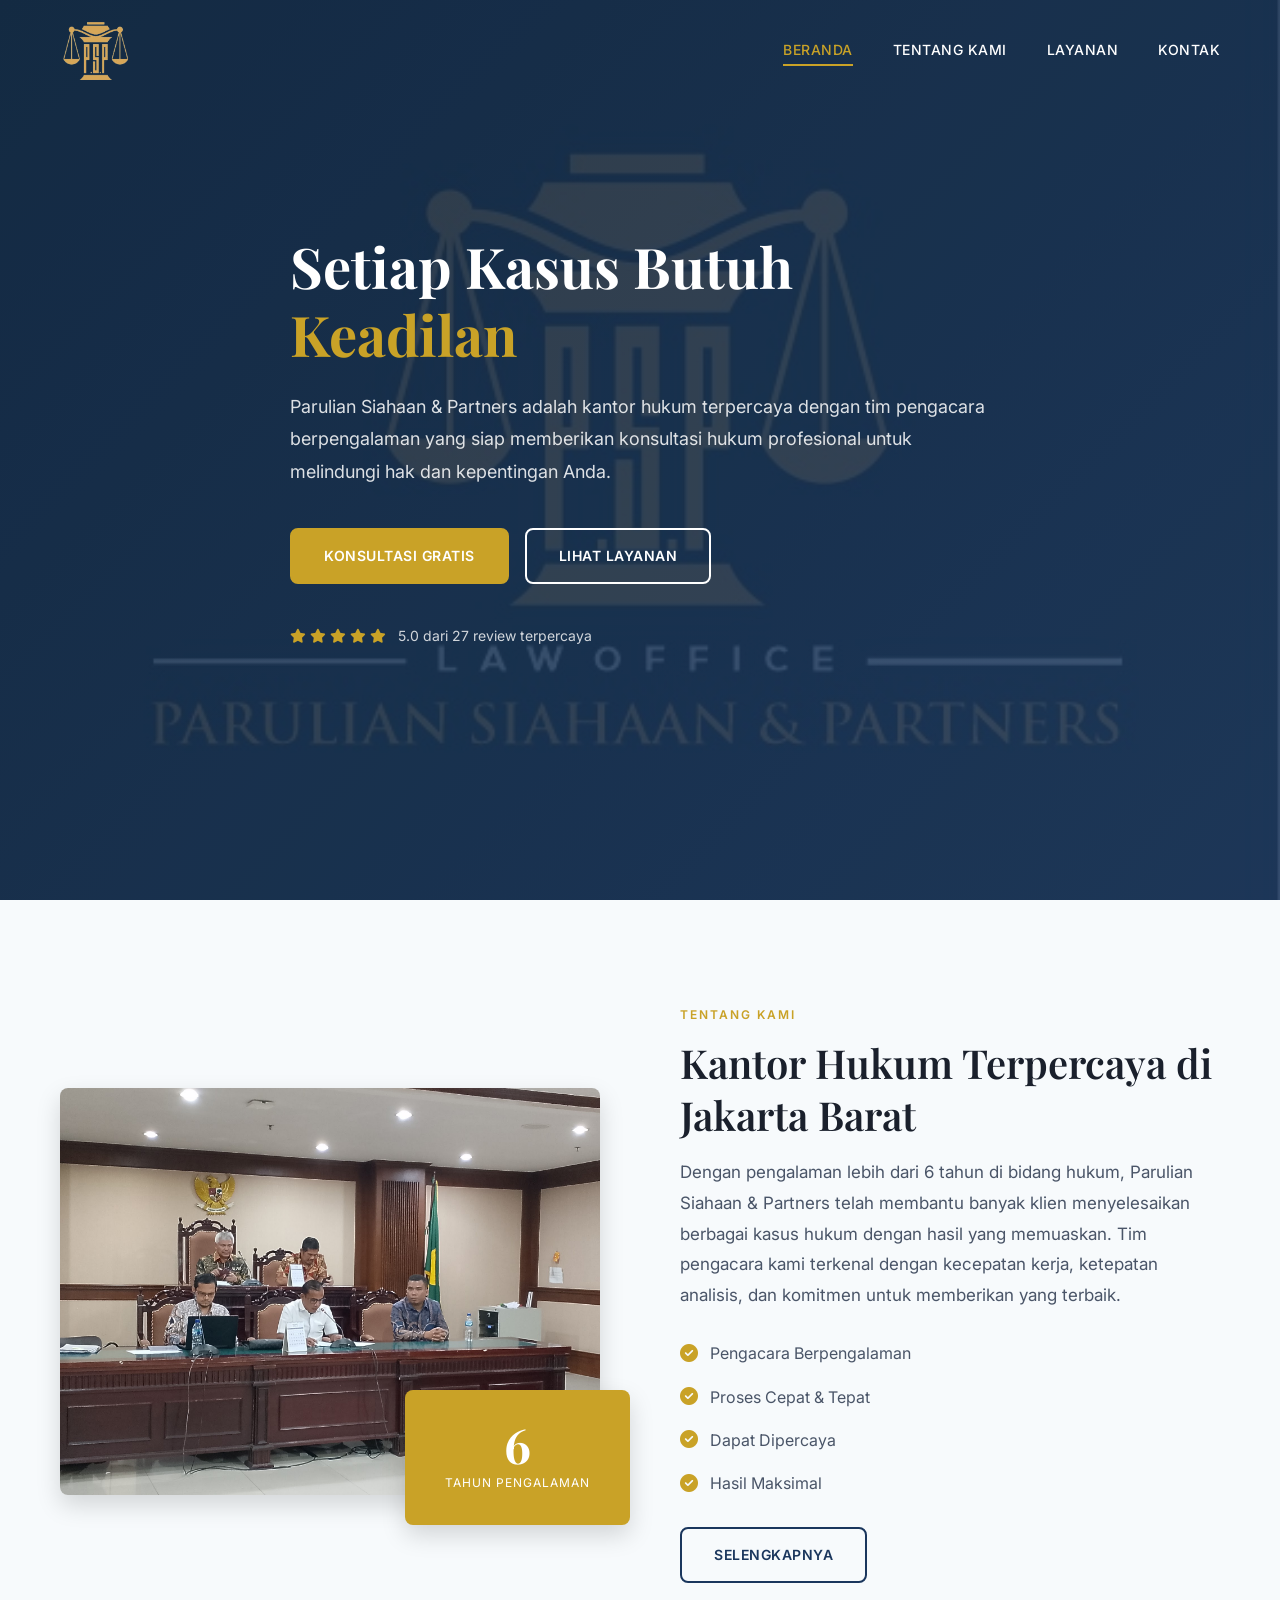
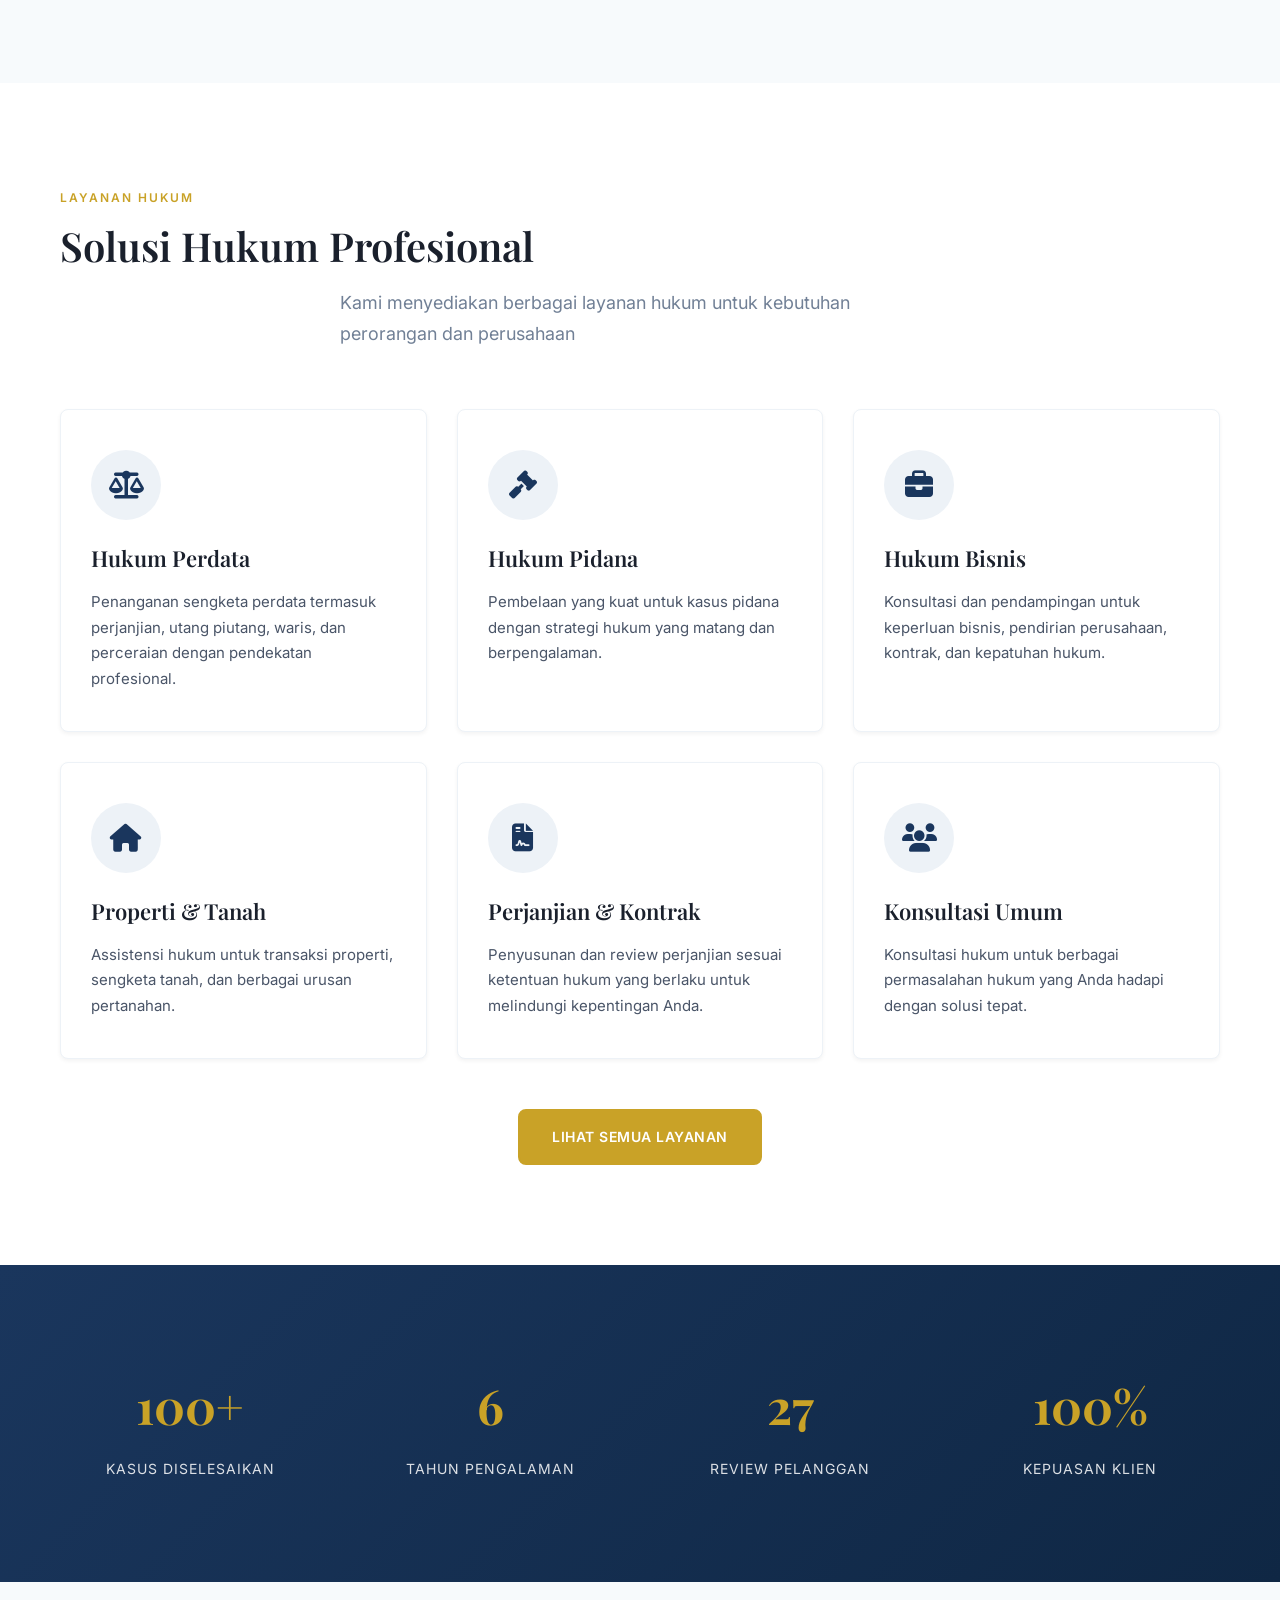
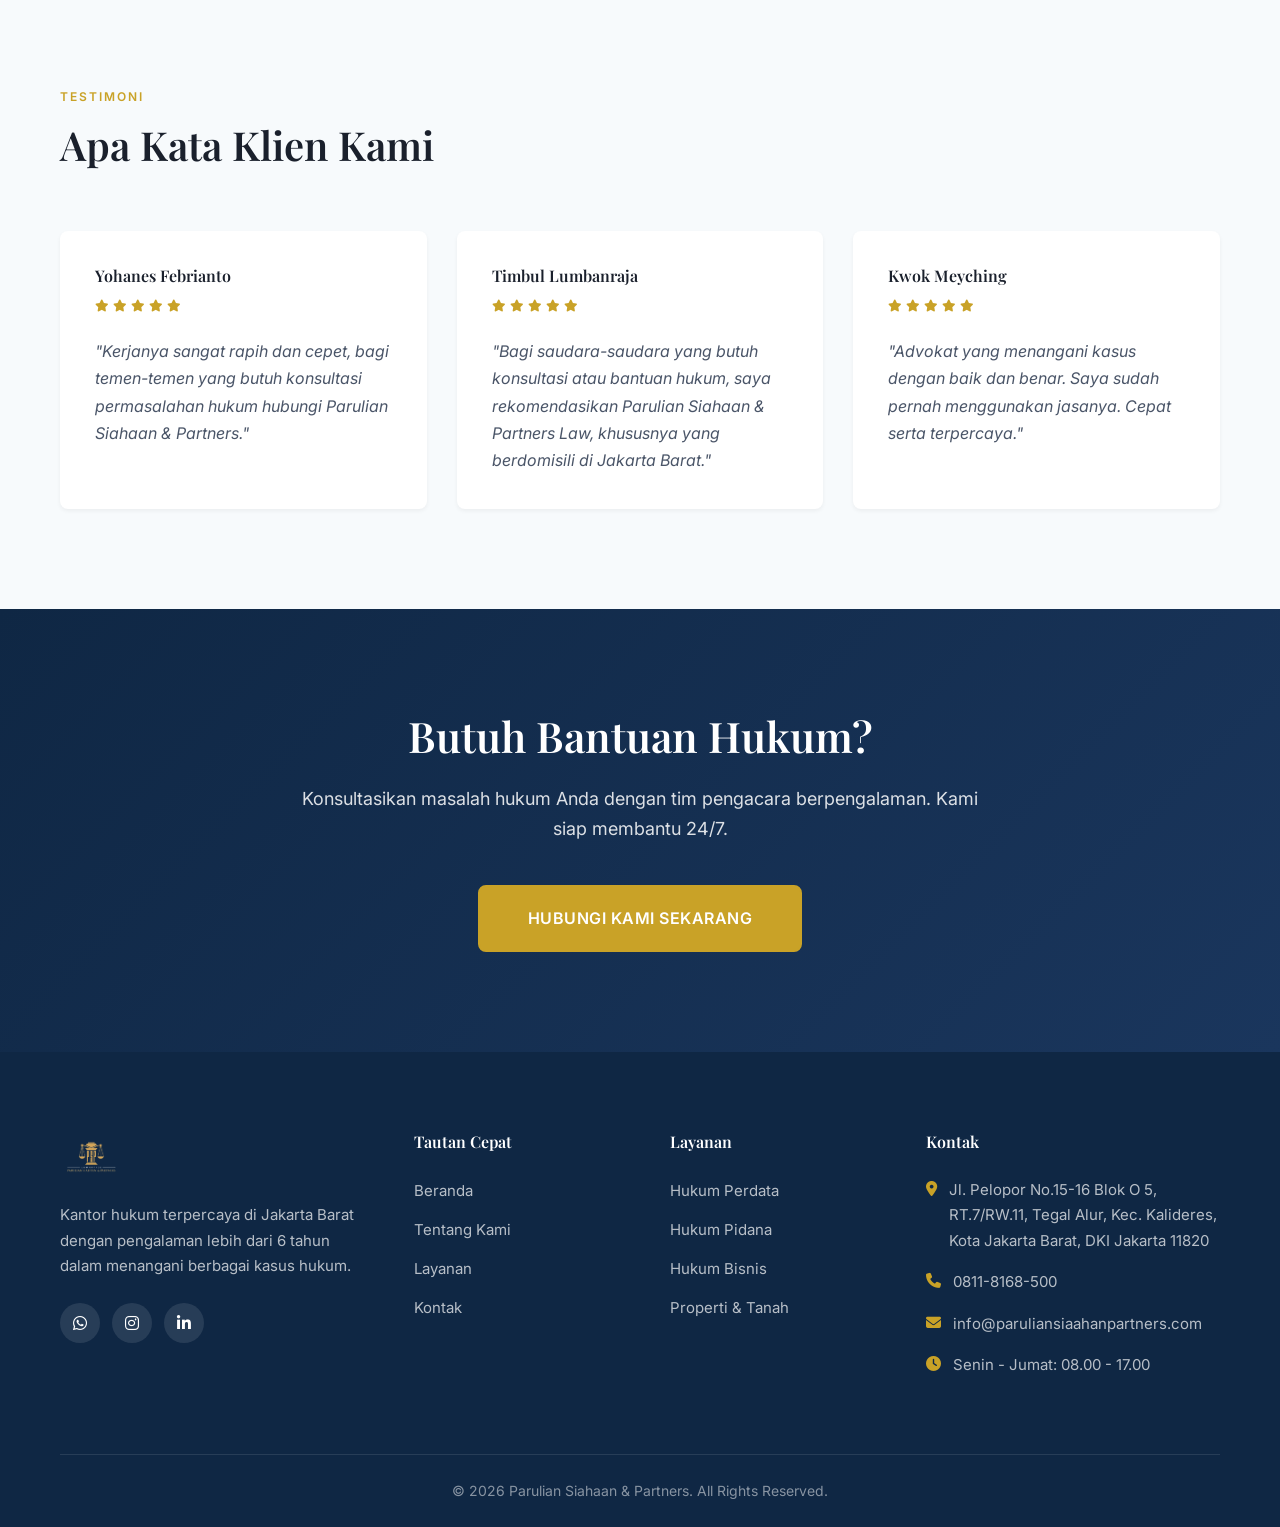
==== index.html @ a8931216 "revisi1" ====
<!DOCTYPE html>
<html lang="id">
<head>
    <meta charset="UTF-8">
    <meta name="viewport" content="width=device-width, initial-scale=1.0">
    <meta name="description" content="Parulian Siahaan & Partners - Kantor Hukum Terpercaya di Jakarta Barat. Didirikan oleh tim pengacara berpengalaman, kami memberikan konsultasi hukum profesional untuk kasus perdata, pidana, dan bisnis. Rating 5.0 dari 27 review terpercaya.">
    <meta name="keywords" content="kantor hukum, pengacara, lawyer, advokat jakarta barat, konsultasi hukum, parulian siahaan, legal assistance, hukum perdata, hukum pidana, bisnis">
    <meta name="author" content="Parulian Siahaan & Partners">
    <meta name="robots" content="index, follow">
    <meta property="og:title" content="Parulian Siahaan & Partners - Kantor Hukum Terpercaya">
    <meta property="og:description" content="Kantor hukum profesional di Jakarta Barat dengan rating 5.0. Ahli dalam penanganan kasus perdata, pidana, dan bisnis.">
    <meta property="og:type" content="website">
    <meta property="og:address" content="Jl. pelopor No.15-16 Blok O 5, RT.7/RW.11, Tegal Alur, Kec. Kalideres, Kota Jakarta Barat, DKI Jakarta 11820">
    <meta property="og:phone_number" content="0811-8168-500">
    <meta name="geo.region" content="ID-JK">
    <meta name="geo.placename" content="Jakarta Barat">
    <meta name="geo.position" content="-6.1;106.7">
    <title>Parulian Siahaan & Partners - Kantor Hukum Terpercaya di Jakarta Barat</title>
    <link rel="canonical" href="https://paruliansiaahanpartners.com/">
    <link rel="icon" type="image/png" href="Assets/Logo.png">
    <link rel="stylesheet" href="css/style.css">
    <link rel="preconnect" href="https://fonts.googleapis.com">
    <link rel="preconnect" href="https://fonts.gstatic.com" crossorigin>
    <link href="https://fonts.googleapis.com/css2?family=Playfair+Display:wght@400;500;600;700&family=Inter:wght@300;400;500;600;700&display=swap" rel="stylesheet">
    <link rel="stylesheet" href="https://cdnjs.cloudflare.com/ajax/libs/font-awesome/6.4.0/css/all.min.css">
</head>
<body>
    <!-- Header -->
    <header class="header">
        <div class="container">
            <nav class="navbar">
                <a href="index.html" class="logo">
                    <img src="Assets/Logo.png" alt="Parulian Siahaan & Partners Logo">
                </a>
                <ul class="nav-menu">
                    <li><a href="index.html" class="nav-link active">Beranda</a></li>
                    <li><a href="about.html" class="nav-link">Tentang Kami</a></li>
                    <li><a href="services.html" class="nav-link">Layanan</a></li>
                    <li><a href="contact.html" class="nav-link">Kontak</a></li>
                </ul>
                <div class="hamburger">
                    <span class="bar"></span>
                    <span class="bar"></span>
                    <span class="bar"></span>
                </div>
            </nav>
        </div>
    </header>

    <!-- Hero Section -->
    <section class="hero">
        <div class="hero-overlay"></div>
        <div class="container">
            <div class="hero-content">
                <h1 class="hero-title">Setiap Kasus Butuh <span class="highlight">Keadilan</span></h1>
                <p class="hero-subtitle">Parulian Siahaan & Partners adalah kantor hukum terpercaya dengan tim pengacara berpengalaman yang siap memberikan konsultasi hukum profesional untuk melindungi hak dan kepentingan Anda.</p>
                <div class="hero-buttons">
                    <a href="contact.html" class="btn btn-primary">Konsultasi Gratis</a>
                    <a href="services.html" class="btn btn-secondary">Lihat Layanan</a>
                </div>
                <div class="hero-rating">
                    <div class="stars">
                        <i class="fas fa-star"></i>
                        <i class="fas fa-star"></i>
                        <i class="fas fa-star"></i>
                        <i class="fas fa-star"></i>
                        <i class="fas fa-star"></i>
                    </div>
                    <span class="rating-text">5.0 dari 27 review terpercaya</span>
                </div>
            </div>
        </div>
    </section>

    <!-- About Preview -->
    <section class="about-preview">
        <div class="container">
            <div class="about-grid">
                <div class="about-image">
                    <img src="Assets/Inside1.jpg" alt="Interior Kantor Parulian Siahaan & Partners">
                    <div class="experience-badge">
                        <span class="year">6</span>
                        <span class="label">Tahun Pengalaman</span>
                    </div>
                </div>
                <div class="about-content">
                    <span class="section-tag">Tentang Kami</span>
                    <h2 class="section-title">Kantor Hukum Terpercaya di Jakarta Barat</h2>
                    <p class="section-description">Dengan pengalaman lebih dari 6 tahun di bidang hukum, Parulian Siahaan & Partners telah membantu banyak klien menyelesaikan berbagai kasus hukum dengan hasil yang memuaskan. Tim pengacara kami terkenal dengan kecepatan kerja, ketepatan analisis, dan komitmen untuk memberikan yang terbaik.</p>
                    <ul class="about-features">
                        <li><i class="fas fa-check-circle"></i> Pengacara Berpengalaman</li>
                        <li><i class="fas fa-check-circle"></i> Proses Cepat & Tepat</li>
                        <li><i class="fas fa-check-circle"></i> Dapat Dipercaya</li>
                        <li><i class="fas fa-check-circle"></i>Hasil Maksimal</li>
                    </ul>
                    <a href="about.html" class="btn btn-outline">Selengkapnya</a>
                </div>
            </div>
        </div>
    </section>

    <!-- Services Preview -->
    <section class="services-preview">
        <div class="container">
            <div class="section-header">
                <span class="section-tag">Layanan Hukum</span>
                <h2 class="section-title">Solusi Hukum Profesional</h2>
                <p class="section-subtitle">Kami menyediakan berbagai layanan hukum untuk kebutuhan perorangan dan perusahaan</p>
            </div>
            <div class="services-grid">
                <div class="service-card">
                    <div class="service-icon">
                        <i class="fas fa-balance-scale"></i>
                    </div>
                    <h3>Hukum Perdata</h3>
                    <p>Penanganan sengketa perdata termasuk perjanjian, utang piutang, waris, dan perceraian dengan pendekatan profesional.</p>
                </div>
                <div class="service-card">
                    <div class="service-icon">
                        <i class="fas fa-gavel"></i>
                    </div>
                    <h3>Hukum Pidana</h3>
                    <p>Pembelaan yang kuat untuk kasus pidana dengan strategi hukum yang matang dan berpengalaman.</p>
                </div>
                <div class="service-card">
                    <div class="service-icon">
                        <i class="fas fa-briefcase"></i>
                    </div>
                    <h3>Hukum Bisnis</h3>
                    <p>Konsultasi dan pendampingan untuk keperluan bisnis, pendirian perusahaan, kontrak, dan kepatuhan hukum.</p>
                </div>
                <div class="service-card">
                    <div class="service-icon">
                        <i class="fas fa-home"></i>
                    </div>
                    <h3>Properti & Tanah</h3>
                    <p>Assistensi hukum untuk transaksi properti, sengketa tanah, dan berbagai urusan pertanahan.</p>
                </div>
                <div class="service-card">
                    <div class="service-icon">
                        <i class="fas fa-file-contract"></i>
                    </div>
                    <h3>Perjanjian & Kontrak</h3>
                    <p>Penyusunan dan review perjanjian sesuai ketentuan hukum yang berlaku untuk melindungi kepentingan Anda.</p>
                </div>
                <div class="service-card">
                    <div class="service-icon">
                        <i class="fas fa-users"></i>
                    </div>
                    <h3>Konsultasi Umum</h3>
                    <p>Konsultasi hukum untuk berbagai permasalahan hukum yang Anda hadapi dengan solusi tepat.</p>
                </div>
            </div>
            <div class="services-cta">
                <a href="services.html" class="btn btn-primary">Lihat Semua Layanan</a>
            </div>
        </div>
    </section>

    <!-- Stats Section -->
    <section class="stats">
        <div class="container">
            <div class="stats-grid">
                <div class="stat-item">
                    <span class="stat-number">100+</span>
                    <span class="stat-label">Kasus Diselesaikan</span>
                </div>
                <div class="stat-item">
                    <span class="stat-number">6</span>
                    <span class="stat-label">Tahun Pengalaman</span>
                </div>
                <div class="stat-item">
                    <span class="stat-number">27</span>
                    <span class="stat-label">Review Pelanggan</span>
                </div>
                <div class="stat-item">
                    <span class="stat-number">100%</span>
                    <span class="stat-label">Kepuasan Klien</span>
                </div>
            </div>
        </div>
    </section>

    <!-- Testimonials -->
    <section class="testimonials">
        <div class="container">
            <div class="section-header">
                <span class="section-tag">Testimoni</span>
                <h2 class="section-title">Apa Kata Klien Kami</h2>
            </div>
            <div class="testimonials-grid">
                <div class="testimonial-card">
                    <div class="testimonial-header">
                        <div class="testimonial-info">
                            <h4>Yohanes Febrianto</h4>
                            <div class="testimonial-rating">
                                <i class="fas fa-star"></i>
                                <i class="fas fa-star"></i>
                                <i class="fas fa-star"></i>
                                <i class="fas fa-star"></i>
                                <i class="fas fa-star"></i>
                            </div>
                        </div>
                    </div>
                    <p class="testimonial-text">"Kerjanya sangat rapih dan cepet, bagi temen-temen yang butuh konsultasi permasalahan hukum hubungi Parulian Siahaan & Partners."</p>
                </div>
                <div class="testimonial-card">
                    <div class="testimonial-header">
                        <div class="testimonial-info">
                            <h4>Timbul Lumbanraja</h4>
                            <div class="testimonial-rating">
                                <i class="fas fa-star"></i>
                                <i class="fas fa-star"></i>
                                <i class="fas fa-star"></i>
                                <i class="fas fa-star"></i>
                                <i class="fas fa-star"></i>
                            </div>
                        </div>
                    </div>
                    <p class="testimonial-text">"Bagi saudara-saudara yang butuh konsultasi atau bantuan hukum, saya rekomendasikan Parulian Siahaan & Partners Law, khususnya yang berdomisili di Jakarta Barat."</p>
                </div>
                <div class="testimonial-card">
                    <div class="testimonial-header">
                        <div class="testimonial-info">
                            <h4>Kwok Meyching</h4>
                            <div class="testimonial-rating">
                                <i class="fas fa-star"></i>
                                <i class="fas fa-star"></i>
                                <i class="fas fa-star"></i>
                                <i class="fas fa-star"></i>
                                <i class="fas fa-star"></i>
                            </div>
                        </div>
                    </div>
                    <p class="testimonial-text">"Advokat yang menangani kasus dengan baik dan benar. Saya sudah pernah menggunakan jasanya. Cepat serta terpercaya."</p>
                </div>
            </div>
        </div>
    </section>

    <!-- CTA Section -->
    <section class="cta">
        <div class="container">
            <div class="cta-content">
                <h2 class="cta-title">Butuh Bantuan Hukum?</h2>
                <p class="cta-subtitle">Konsultasikan masalah hukum Anda dengan tim pengacara berpengalaman. Kami siap membantu 24/7.</p>
                <a href="contact.html" class="btn btn-primary btn-large">Hubungi Kami Sekarang</a>
            </div>
        </div>
    </section>

    <!-- Footer -->
    <footer class="footer">
        <div class="container">
            <div class="footer-grid">
                <div class="footer-about">
                    <a href="index.html" class="footer-logo">
                        <img src="Assets/Logo_Full.png" alt="Parulian Siahaan & Partners">
                    </a>
                    <p>Kantor hukum terpercaya di Jakarta Barat dengan pengalaman lebih dari 6 tahun dalam menangani berbagai kasus hukum.</p>
                    <div class="footer-social">
                        <a href="https://wa.me/628118168500" aria-label="WhatsApp"><i class="fab fa-whatsapp"></i></a>
                        <a href="https://www.instagram.com/kantorhukum_paruliansiahaan/" aria-label="Instagram"><i class="fab fa-instagram"></i></a>
                        <a href="https://id.linkedin.com/in/parulian-siahaan-01001a124" aria-label="LinkedIn"><i class="fab fa-linkedin-in"></i></a>
                    </div>
                </div>
                <div class="footer-links">
                    <h4>Tautan Cepat</h4>
                    <ul>
                        <li><a href="index.html">Beranda</a></li>
                        <li><a href="about.html">Tentang Kami</a></li>
                        <li><a href="services.html">Layanan</a></li>
                        <li><a href="contact.html">Kontak</a></li>
                    </ul>
                </div>
                <div class="footer-services">
                    <h4>Layanan</h4>
                    <ul>
                        <li><a href="services.html">Hukum Perdata</a></li>
                        <li><a href="services.html">Hukum Pidana</a></li>
                        <li><a href="services.html">Hukum Bisnis</a></li>
                        <li><a href="services.html">Properti & Tanah</a></li>
                    </ul>
                </div>
                <div class="footer-contact">
                    <h4>Kontak</h4>
                    <ul>
                        <li><i class="fas fa-map-marker-alt"></i> Jl. Pelopor No.15-16 Blok O 5, RT.7/RW.11, Tegal Alur, Kec. Kalideres, Kota Jakarta Barat, DKI Jakarta 11820</li>
                        <li><i class="fas fa-phone"></i> <a href="tel:08118168500">0811-8168-500</a></li>
                        <li><i class="fas fa-envelope"></i> info@paruliansiaahanpartners.com</li>
                        <li><i class="fas fa-clock"></i> Senin - Jumat: 08.00 - 17.00</li>
                    </ul>
                </div>
            </div>
            <div class="footer-bottom">
                <p>&copy; 2026 Parulian Siahaan & Partners. All Rights Reserved.</p>
            </div>
        </div>
    </footer>

    <script src="js/script.js"></script>
</body>
</html>
---- css/style.css ----
/* ============================================
   PARULIAN SIAHAAN & PARTNERS - STYLE.CSS
   Modern & Minimalist Law Firm Website
   ============================================ */

/* CSS Variables */
:root {
    --primary-color: #1a365d;
    --primary-dark: #0f2744;
    --primary-light: #2c5282;
    --accent-color: #c9a227;
    --accent-hover: #d4af37;
    --text-dark: #1a202c;
    --text-medium: #4a5568;
    --text-light: #718096;
    --white: #ffffff;
    --off-white: #f7fafc;
    --light-gray: #edf2f7;
    --dark-overlay: rgba(0, 0, 0, 0.6);
    --shadow-sm: 0 2px 4px rgba(0, 0, 0, 0.05);
    --shadow-md: 0 4px 6px rgba(0, 0, 0, 0.1);
    --shadow-lg: 0 10px 25px rgba(0, 0, 0, 0.15);
    --transition: all 0.3s ease;
    --font-heading: 'Playfair Display', Georgia, serif;
    --font-body: 'Inter', -apple-system, BlinkMacSystemFont, sans-serif;
    --border-radius: 8px;
    --container-width: 1200px;
}

/* Reset & Base */
*, *::before, *::after {
    margin: 0;
    padding: 0;
    box-sizing: border-box;
}

html {
    scroll-behavior: smooth;
}

body {
    font-family: var(--font-body);
    font-size: 16px;
    line-height: 1.7;
    color: var(--text-dark);
    background-color: var(--white);
    overflow-x: hidden;
}

h1, h2, h3, h4, h5, h6 {
    font-family: var(--font-heading);
    font-weight: 600;
    line-height: 1.3;
    color: var(--text-dark);
}

a {
    text-decoration: none;
    color: inherit;
    transition: var(--transition);
}

ul {
    list-style: none;
}

img {
    max-width: 100%;
    height: auto;
    display: block;
}

.container {
    max-width: var(--container-width);
    margin: 0 auto;
    padding: 0 20px;
}

/* Buttons */
.btn {
    display: inline-flex;
    align-items: center;
    justify-content: center;
    padding: 14px 32px;
    font-family: var(--font-body);
    font-size: 14px;
    font-weight: 600;
    text-transform: uppercase;
    letter-spacing: 0.5px;
    border-radius: var(--border-radius);
    cursor: pointer;
    transition: var(--transition);
    border: 2px solid transparent;
}

.btn-primary {
    background-color: var(--accent-color);
    color: var(--white);
    border-color: var(--accent-color);
}

.btn-primary:hover {
    background-color: var(--accent-hover);
    border-color: var(--accent-hover);
    transform: translateY(-2px);
    box-shadow: var(--shadow-md);
}

.btn-secondary {
    background-color: transparent;
    color: var(--white);
    border-color: var(--white);
}

.btn-secondary:hover {
    background-color: var(--white);
    color: var(--primary-dark);
    transform: translateY(-2px);
}

.btn-outline {
    background-color: transparent;
    color: var(--primary-color);
    border-color: var(--primary-color);
}

.btn-outline:hover {
    background-color: var(--primary-color);
    color: var(--white);
}

.btn-large {
    padding: 18px 48px;
    font-size: 16px;
}

.btn-full {
    width: 100%;
}

/* ============================================
   HEADER
   ============================================ */
.header {
    position: fixed;
    top: 0;
    left: 0;
    right: 0;
    z-index: 1000;
    background-color: transparent;
    transition: var(--transition);
    padding: 20px 0;
}

.header.header-scrolled {
    background-color: var(--white);
    box-shadow: var(--shadow-sm);
    padding: 15px 0;
}

.navbar {
    display: flex;
    align-items: center;
    justify-content: space-between;
}

.logo img {
    height: 60px;
    width: auto;
}

.nav-menu {
    display: flex;
    align-items: center;
    gap: 40px;
}

.nav-link {
    font-size: 14px;
    font-weight: 500;
    color: var(--white);
    position: relative;
    padding: 8px 0;
    text-transform: uppercase;
    letter-spacing: 0.5px;
}

.header.header-scrolled .nav-link {
    color: var(--text-dark);
}

.nav-link::after {
    content: '';
    position: absolute;
    bottom: 0;
    left: 0;
    width: 0;
    height: 2px;
    background-color: var(--accent-color);
    transition: var(--transition);
}

.nav-link:hover::after,
.nav-link.active::after {
    width: 100%;
}

.nav-link:hover,
.nav-link.active {
    color: var(--accent-color);
}

/* Hamburger Menu */
.hamburger {
    display: none;
    cursor: pointer;
    flex-direction: column;
    gap: 5px;
}

.bar {
    width: 25px;
    height: 2px;
    background-color: var(--white);
    transition: var(--transition);
}

.header.header-scrolled .bar {
    background-color: var(--text-dark);
}

/* ============================================
   HERO SECTION
   ============================================ */
.hero {
    min-height: 100vh;
    display: flex;
    align-items: center;
    position: relative;
    background: linear-gradient(135deg, var(--primary-dark) 0%, var(--primary-color) 100%);
    padding-top: 80px;
}

.hero-overlay {
    position: absolute;
    inset: 0;
    background: url('../Assets/WhatsApp\ Image\ 2026-05-04\ at\ 15.43.43.jpeg') center/cover no-repeat;
    opacity: 0.15;
}

.hero-content {
    position: relative;
    z-index: 1;
    max-width: 700px;
}

.hero-title {
    font-size: 56px;
    font-weight: 700;
    color: var(--white);
    margin-bottom: 24px;
    line-height: 1.2;
}

.hero-title .highlight {
    color: var(--accent-color);
}

.hero-subtitle {
    font-size: 18px;
    color: rgba(255, 255, 255, 0.85);
    margin-bottom: 40px;
    line-height: 1.8;
}

.hero-buttons {
    display: flex;
    gap: 16px;
    margin-bottom: 40px;
}

.hero-rating {
    display: flex;
    align-items: center;
    gap: 12px;
}

.stars {
    display: flex;
    gap: 4px;
}

.stars i {
    color: var(--accent-color);
    font-size: 14px;
}

.rating-text {
    color: rgba(255, 255, 255, 0.8);
    font-size: 14px;
}

/* ============================================
   SECTION STYLES
   ============================================ */
section {
    padding: 100px 0;
}

.section-header {
    margin-bottom: 60px;
}

.section-header.centered {
    text-align: center;
}

.section-tag {
    display: inline-block;
    font-size: 12px;
    font-weight: 600;
    text-transform: uppercase;
    letter-spacing: 2px;
    color: var(--accent-color);
    margin-bottom: 12px;
}

.section-title {
    font-size: 40px;
    margin-bottom: 16px;
}

.section-description {
    font-size: 17px;
    color: var(--text-medium);
    line-height: 1.8;
}

.section-subtitle {
    font-size: 18px;
    color: var(--text-light);
    max-width: 600px;
    margin: 0 auto;
}

/* ============================================
   ABOUT PREVIEW
   ============================================ */
.about-preview {
    background-color: var(--off-white);
}

.about-grid {
    display: grid;
    grid-template-columns: 1fr 1fr;
    gap: 80px;
    align-items: center;
}

.about-image {
    position: relative;
}

.about-image img {
    border-radius: var(--border-radius);
    box-shadow: var(--shadow-lg);
}

.experience-badge {
    position: absolute;
    bottom: -30px;
    right: -30px;
    background-color: var(--accent-color);
    color: var(--white);
    padding: 30px 40px;
    border-radius: var(--border-radius);
    text-align: center;
    box-shadow: var(--shadow-lg);
}

.experience-badge .year {
    display: block;
    font-size: 48px;
    font-weight: 700;
    font-family: var(--font-heading);
    line-height: 1;
}

.experience-badge .label {
    font-size: 12px;
    text-transform: uppercase;
    letter-spacing: 1px;
}

.about-features {
    margin: 30px 0;
}

.about-features li {
    display: flex;
    align-items: center;
    gap: 12px;
    margin-bottom: 16px;
    color: var(--text-medium);
}

.about-features i {
    color: var(--accent-color);
    font-size: 18px;
}

/* ============================================
   SERVICES PREVIEW
   ============================================ */
.services-preview {
    background-color: var(--white);
}

.services-grid {
    display: grid;
    grid-template-columns: repeat(3, 1fr);
    gap: 30px;
}

.service-card {
    background-color: var(--white);
    padding: 40px 30px;
    border-radius: var(--border-radius);
    box-shadow: var(--shadow-sm);
    transition: var(--transition);
    border: 1px solid var(--light-gray);
}

.service-card:hover {
    transform: translateY(-8px);
    box-shadow: var(--shadow-lg);
    border-color: var(--accent-color);
}

.service-icon {
    width: 70px;
    height: 70px;
    display: flex;
    align-items: center;
    justify-content: center;
    background-color: var(--light-gray);
    border-radius: 50%;
    margin-bottom: 24px;
    transition: var(--transition);
}

.service-card:hover .service-icon {
    background-color: var(--accent-color);
}

.service-icon i {
    font-size: 28px;
    color: var(--primary-color);
    transition: var(--transition);
}

.service-card:hover .service-icon i {
    color: var(--white);
}

.service-card h3 {
    font-size: 22px;
    margin-bottom: 16px;
}

.service-card p {
    color: var(--text-medium);
    font-size: 15px;
    line-height: 1.7;
}

.services-cta {
    text-align: center;
    margin-top: 50px;
}

/* ============================================
   STATS SECTION
   ============================================ */
.stats {
    background: linear-gradient(135deg, var(--primary-color) 0%, var(--primary-dark) 100%);
    padding: 80px 0;
}

.stats-grid {
    display: grid;
    grid-template-columns: repeat(4, 1fr);
    gap: 40px;
    text-align: center;
}

.stat-item {
    padding: 20px;
}

.stat-number {
    display: block;
    font-size: 48px;
    font-weight: 700;
    font-family: var(--font-heading);
    color: var(--accent-color);
    margin-bottom: 8px;
}

.stat-label {
    color: rgba(255, 255, 255, 0.85);
    font-size: 14px;
    text-transform: uppercase;
    letter-spacing: 1px;
}

/* ============================================
   TESTIMONIALS
   ============================================ */
.testimonials {
    background-color: var(--off-white);
}

.testimonials-grid {
    display: grid;
    grid-template-columns: repeat(3, 1fr);
    gap: 30px;
}

.testimonial-card {
    background-color: var(--white);
    padding: 35px;
    border-radius: var(--border-radius);
    box-shadow: var(--shadow-sm);
}

.testimonial-header {
    display: flex;
    align-items: center;
    gap: 16px;
    margin-bottom: 20px;
}

.testimonial-avatar {
    width: 60px;
    height: 60px;
    border-radius: 50%;
    object-fit: cover;
}

.testimonial-info h4 {
    font-size: 16px;
    margin-bottom: 4px;
}

.testimonial-rating i {
    color: var(--accent-color);
    font-size: 12px;
}

.testimonial-text {
    color: var(--text-medium);
    font-style: italic;
    line-height: 1.7;
}

/* ============================================
   CTA SECTION
   ============================================ */
.cta {
    background: linear-gradient(135deg, var(--primary-dark) 0%, var(--primary-color) 100%);
    text-align: center;
    padding: 100px 0;
}

.cta-content {
    max-width: 700px;
    margin: 0 auto;
}

.cta-title {
    font-size: 42px;
    color: var(--white);
    margin-bottom: 20px;
}

.cta-subtitle {
    font-size: 18px;
    color: rgba(255, 255, 255, 0.85);
    margin-bottom: 40px;
}

/* ============================================
   PAGE HEADER
   ============================================ */
.page-header {
    padding: 180px 0 100px;
    background: linear-gradient(135deg, var(--primary-dark) 0%, var(--primary-color) 100%);
    text-align: center;
}

.page-title {
    font-size: 48px;
    color: var(--white);
    margin-bottom: 16px;
}

.page-title .highlight {
    color: var(--accent-color);
}

.page-subtitle {
    font-size: 18px;
    color: rgba(255, 255, 255, 0.85);
}

/* ============================================
   ABOUT SECTION (ABOUT PAGE)
   ============================================ */
.about-section {
    background-color: var(--white);
    padding: 100px 0;
}

.about-content-grid {
    display: grid;
    grid-template-columns: 1fr 1fr;
    gap: 80px;
    align-items: center;
}

.about-text .section-title {
    font-size: 38px;
    margin-bottom: 24px;
}

.about-images {
    display: grid;
    grid-template-columns: 1fr 1fr;
    gap: 20px;
}

.about-img-main {
    border-radius: var(--border-radius);
    box-shadow: var(--shadow-lg);
}

.about-img-secondary {
    border-radius: var(--border-radius);
    box-shadow: var(--shadow-md);
    margin-top: 40px;
}

/* VALUES SECTION */
.values-section {
    background-color: var(--off-white);
    padding: 100px 0;
}

.values-grid {
    display: grid;
    grid-template-columns: repeat(4, 1fr);
    gap: 30px;
}

.value-card {
    background-color: var(--white);
    padding: 40px 30px;
    border-radius: var(--border-radius);
    text-align: center;
    box-shadow: var(--shadow-sm);
    transition: var(--transition);
}

.value-card:hover {
    transform: translateY(-8px);
    box-shadow: var(--shadow-md);
}

.value-icon {
    width: 80px;
    height: 80px;
    display: flex;
    align-items: center;
    justify-content: center;
    background-color: var(--accent-color);
    border-radius: 50%;
    margin: 0 auto 24px;
}

.value-icon i {
    font-size: 32px;
    color: var(--white);
}

.value-card h3 {
    font-size: 20px;
    margin-bottom: 12px;
}

.value-card p {
    color: var(--text-medium);
    font-size: 15px;
}

/* TEAM SECTION */
.team-section {
    background-color: var(--white);
    padding: 100px 0;
}

.team-grid {
    display: grid;
    grid-template-columns: repeat(3, 1fr);
    gap: 30px;
}

.team-card {
    background-color: var(--white);
    border-radius: var(--border-radius);
    overflow: hidden;
    box-shadow: var(--shadow-sm);
    transition: var(--transition);
}

.team-card:hover {
    transform: translateY(-8px);
    box-shadow: var(--shadow-lg);
}

.team-image img {
    width: 100%;
    height: 300px;
    object-fit: cover;
}

.team-info {
    padding: 30px;
}

.team-info h3 {
    font-size: 20px;
    margin-bottom: 8px;
}

.team-role {
    color: var(--accent-color);
    font-size: 14px;
    font-weight: 600;
    text-transform: uppercase;
    letter-spacing: 1px;
    display: block;
    margin-bottom: 12px;
}

.team-info p {
    color: var(--text-medium);
    font-size: 15px;
}

/* WHY CHOOSE US */
.why-choose-us {
    background-color: var(--off-white);
    padding: 100px 0;
}

.why-choose-grid {
    display: grid;
    grid-template-columns: 1fr 1fr;
    gap: 80px;
    align-items: center;
}

.why-choose-list li {
    display: flex;
    gap: 16px;
    margin-bottom: 24px;
}

.why-choose-icon {
    width: 40px;
    height: 40px;
    display: flex;
    align-items: center;
    justify-content: center;
    background-color: var(--accent-color);
    border-radius: 50%;
    flex-shrink: 0;
}

.why-choose-icon i {
    color: var(--white);
    font-size: 16px;
}

.why-choose-text h4 {
    font-size: 18px;
    margin-bottom: 8px;
}

.why-choose-text p {
    color: var(--text-medium);
    font-size: 15px;
}

.featured-logo {
    max-width: 400px;
    margin: 0 auto;
}

/* ============================================
   SERVICES DETAIL (SERVICES PAGE)
   ============================================ */
.services-main {
    background-color: var(--white);
    padding: 100px 0;
}

.service-detail {
    padding: 60px 0;
    border-bottom: 1px solid var(--light-gray);
}

.service-detail:last-child {
    border-bottom: none;
}

.service-detail.reverse .service-detail-grid {
    direction: rtl;
}

.service-detail.reverse .service-detail-content {
    direction: ltr;
}

.service-detail-grid {
    display: grid;
    grid-template-columns: 1fr 1fr;
    gap: 60px;
    align-items: center;
}

.service-detail-image img {
    border-radius: var(--border-radius);
    box-shadow: var(--shadow-lg);
}

.service-tag {
    display: inline-block;
    font-size: 12px;
    font-weight: 600;
    text-transform: uppercase;
    letter-spacing: 2px;
    color: var(--accent-color);
    margin-bottom: 8px;
}

.service-detail-content h3 {
    font-size: 32px;
    margin-bottom: 16px;
}

.service-detail-content > p {
    color: var(--text-medium);
    margin-bottom: 24px;
}

.service-list {
    margin-bottom: 30px;
}

.service-list li {
    display: flex;
    align-items: center;
    gap: 12px;
    margin-bottom: 12px;
    color: var(--text-medium);
}

.service-list i {
    color: var(--accent-color);
}

/* PROCESS SECTION */
.process-section {
    background-color: var(--off-white);
    padding: 100px 0;
}

.process-grid {
    display: grid;
    grid-template-columns: repeat(4, 1fr);
    gap: 30px;
}

.process-card {
    background-color: var(--white);
    padding: 40px 30px;
    border-radius: var(--border-radius);
    text-align: center;
    box-shadow: var(--shadow-sm);
    position: relative;
}

.process-number {
    font-size: 60px;
    font-weight: 700;
    font-family: var(--font-heading);
    color: var(--accent-color);
    opacity: 0.3;
    position: absolute;
    top: 20px;
    left: 20px;
    line-height: 1;
}

.process-card h3 {
    font-size: 20px;
    margin-bottom: 12px;
    position: relative;
}

.process-card p {
    color: var(--text-medium);
    font-size: 15px;
}

/* ============================================
   CONTACT PAGE
   ============================================ */
.contact-section {
    background-color: var(--white);
    padding: 100px 0;
}

.contact-grid {
    display: grid;
    grid-template-columns: 1fr 1.2fr;
    gap: 80px;
}

.contact-intro {
    color: var(--text-medium);
    margin-bottom: 40px;
}

.contact-details {
    margin-bottom: 40px;
}

.contact-item {
    display: flex;
    gap: 20px;
    margin-bottom: 30px;
}

.contact-icon {
    width: 50px;
    height: 50px;
    display: flex;
    align-items: center;
    justify-content: center;
    background-color: var(--light-gray);
    border-radius: 50%;
    flex-shrink: 0;
}

.contact-icon i {
    font-size: 20px;
    color: var(--accent-color);
}

.contact-text h4 {
    font-size: 16px;
    margin-bottom: 4px;
}

.contact-text p {
    color: var(--text-medium);
    font-size: 15px;
}

.contact-text a {
    color: var(--text-medium);
}

.contact-text a:hover {
    color: var(--accent-color);
}

.contact-social h4 {
    font-size: 16px;
    margin-bottom: 16px;
}

.social-links {
    display: flex;
    gap: 16px;
}

.social-links a {
    width: 44px;
    height: 44px;
    display: flex;
    align-items: center;
    justify-content: center;
    background-color: var(--light-gray);
    border-radius: 50%;
    transition: var(--transition);
}

.social-links a:hover {
    background-color: var(--accent-color);
}

.social-links i {
    font-size: 18px;
    color: var(--text-dark);
    transition: var(--transition);
}

.social-links a:hover i {
    color: var(--white);
}

/* Contact Form */
.contact-form-wrapper {
    background-color: var(--white);
    padding: 50px;
    border-radius: var(--border-radius);
    box-shadow: var(--shadow-md);
    border: 1px solid var(--light-gray);
}

.form-header h3 {
    font-size: 28px;
    margin-bottom: 8px;
}

.form-header p {
    color: var(--text-medium);
    margin-bottom: 30px;
}

.form-group {
    margin-bottom: 24px;
}

.form-group label {
    display: block;
    font-size: 14px;
    font-weight: 500;
    color: var(--text-dark);
    margin-bottom: 8px;
}

.form-group input,
.form-group select,
.form-group textarea {
    width: 100%;
    padding: 14px 16px;
    font-family: var(--font-body);
    font-size: 15px;
    border: 1px solid var(--light-gray);
    border-radius: var(--border-radius);
    background-color: var(--white);
    transition: var(--transition);
}

.form-group input:focus,
.form-group select:focus,
.form-group textarea:focus {
    outline: none;
    border-color: var(--accent-color);
    box-shadow: 0 0 0 3px rgba(201, 162, 39, 0.1);
}

.form-group textarea {
    resize: vertical;
    min-height: 120px;
}

/* Map Section */
.map-section {
    background-color: var(--off-white);
    padding: 100px 0;
}

.map-container {
    border-radius: var(--border-radius);
    overflow: hidden;
    box-shadow: var(--shadow-md);
}

.map-directions {
    text-align: center;
    margin-top: 30px;
}

/* FAQ Section */
.faq-section {
    background-color: var(--white);
    padding: 100px 0;
}

.faq-grid {
    max-width: 800px;
    margin: 0 auto;
}

.faq-item {
    border-bottom: 1px solid var(--light-gray);
    padding: 24px 0;
}

.faq-item:last-child {
    border-bottom: none;
}

.faq-question {
    display: flex;
    align-items: flex-start;
    gap: 12px;
    font-size: 18px;
    cursor: pointer;
    margin-bottom: 12px;
}

.faq-question i {
    color: var(--accent-color);
    font-size: 14px;
    margin-top: 6px;
}

.faq-answer {
    color: var(--text-medium);
    font-size: 15px;
    padding-left: 26px;
}

/* ============================================
   FOOTER
   ============================================ */
.footer {
    background-color: var(--primary-dark);
    padding: 80px 0 0;
}

.footer-grid {
    display: grid;
    grid-template-columns: 1.5fr 1fr 1fr 1.5fr;
    gap: 60px;
    margin-bottom: 60px;
}

.footer-logo img {
    height: 50px;
    margin-bottom: 20px;
}

.footer-about p {
    color: rgba(255, 255, 255, 0.7);
    font-size: 15px;
    margin-bottom: 24px;
}

.footer-social {
    display: flex;
    gap: 12px;
}

.footer-social a {
    width: 40px;
    height: 40px;
    display: flex;
    align-items: center;
    justify-content: center;
    background-color: rgba(255, 255, 255, 0.1);
    border-radius: 50%;
    transition: var(--transition);
}

.footer-social a:hover {
    background-color: var(--accent-color);
}

.footer-social i {
    color: var(--white);
    font-size: 16px;
}

.footer h4 {
    color: var(--white);
    font-size: 16px;
    margin-bottom: 24px;
}

.footer-links ul li,
.footer-services ul li {
    margin-bottom: 12px;
}

.footer-links a,
.footer-services a {
    color: rgba(255, 255, 255, 0.7);
    font-size: 15px;
}

.footer-links a:hover,
.footer-services a:hover {
    color: var(--accent-color);
}

.footer-contact ul li {
    display: flex;
    gap: 12px;
    color: rgba(255, 255, 255, 0.7);
    font-size: 15px;
    margin-bottom: 16px;
}

.footer-contact i {
    color: var(--accent-color);
    margin-top: 4px;
}

.footer-contact a {
    color: rgba(255, 255, 255, 0.7);
}

.footer-contact a:hover {
    color: var(--accent-color);
}

.footer-bottom {
    border-top: 1px solid rgba(255, 255, 255, 0.1);
    padding: 24px 0;
    text-align: center;
}

.footer-bottom p {
    color: rgba(255, 255, 255, 0.5);
    font-size: 14px;
}

/* ============================================
   RESPONSIVE STYLES
   ============================================ */
@media (max-width: 1024px) {
    .about-grid,
    .about-content-grid,
    .why-choose-grid,
    .contact-grid,
    .service-detail-grid {
        grid-template-columns: 1fr;
        gap: 40px;
    }

    .service-detail.reverse .service-detail-grid {
        direction: ltr;
    }

    .values-grid {
        grid-template-columns: repeat(2, 1fr);
    }

    .team-grid {
        grid-template-columns: repeat(2, 1fr);
    }

    .footer-grid {
        grid-template-columns: repeat(2, 1fr);
    }
}

@media (max-width: 768px) {
    .hamburger {
        display: flex;
    }

    .nav-menu {
        position: fixed;
        top: 0;
        right: -100%;
        width: 70%;
        height: 100vh;
        background-color: var(--white);
        flex-direction: column;
        justify-content: center;
        gap: 30px;
        box-shadow: var(--shadow-lg);
        transition: var(--transition);
    }

    .nav-menu.active {
        right: 0;
    }

    .nav-link {
        color: var(--text-dark);
        font-size: 18px;
    }

    .hero-title {
        font-size: 36px;
    }

    .hero-subtitle {
        font-size: 16px;
    }

    .hero-buttons {
        flex-direction: column;
    }

    .section-title {
        font-size: 32px;
    }

    .services-grid,
    .testimonials-grid,
    .stats-grid,
    .values-grid,
    .process-grid {
        grid-template-columns: 1fr;
    }

    .team-grid {
        grid-template-columns: 1fr;
    }

    .stat-number {
        font-size: 36px;
    }

    .stats {
        padding: 60px 0;
    }

    .footer-grid {
        grid-template-columns: 1fr;
        gap: 40px;
    }

    .about-images {
        grid-template-columns: 1fr;
    }

    .contact-form-wrapper {
        padding: 30px;
    }

    .cta-title {
        font-size: 32px;
    }

    .page-title {
        font-size: 36px;
    }
}

@media (max-width: 480px) {
    .container {
        padding: 0 16px;
    }

    .btn {
        padding: 12px 24px;
        font-size: 13px;
    }

    .btn-large {
        padding: 14px 32px;
    }

    section {
        padding: 60px 0;
    }

    .hero-title {
        font-size: 28px;
    }

    .section-title {
        font-size: 26px;
    }

    .experience-badge {
        padding: 20px 30px;
    }

    .experience-badge .year {
        font-size: 36px;
    }

    .process-card {
        padding: 30px 20px;
    }

    .contact-details {
        padding-right: 0;
    }
}

/* ============================================
   ANIMATIONS
   ============================================ */
@keyframes fadeInUp {
    from {
        opacity: 0;
        transform: translateY(30px);
    }
    to {
        opacity: 1;
        transform: translateY(0);
    }
}

.hero-content {
    animation: fadeInUp 1s ease-out;
}

/* Scroll animations */
.fade-in {
    opacity: 0;
    transform: translateY(30px);
    transition: all 0.6s ease-out;
}

.fade-in.visible {
    opacity: 1;
    transform: translateY(0);
}

/* Smooth scroll for anchor links */
html {
    scroll-behavior: smooth;
}
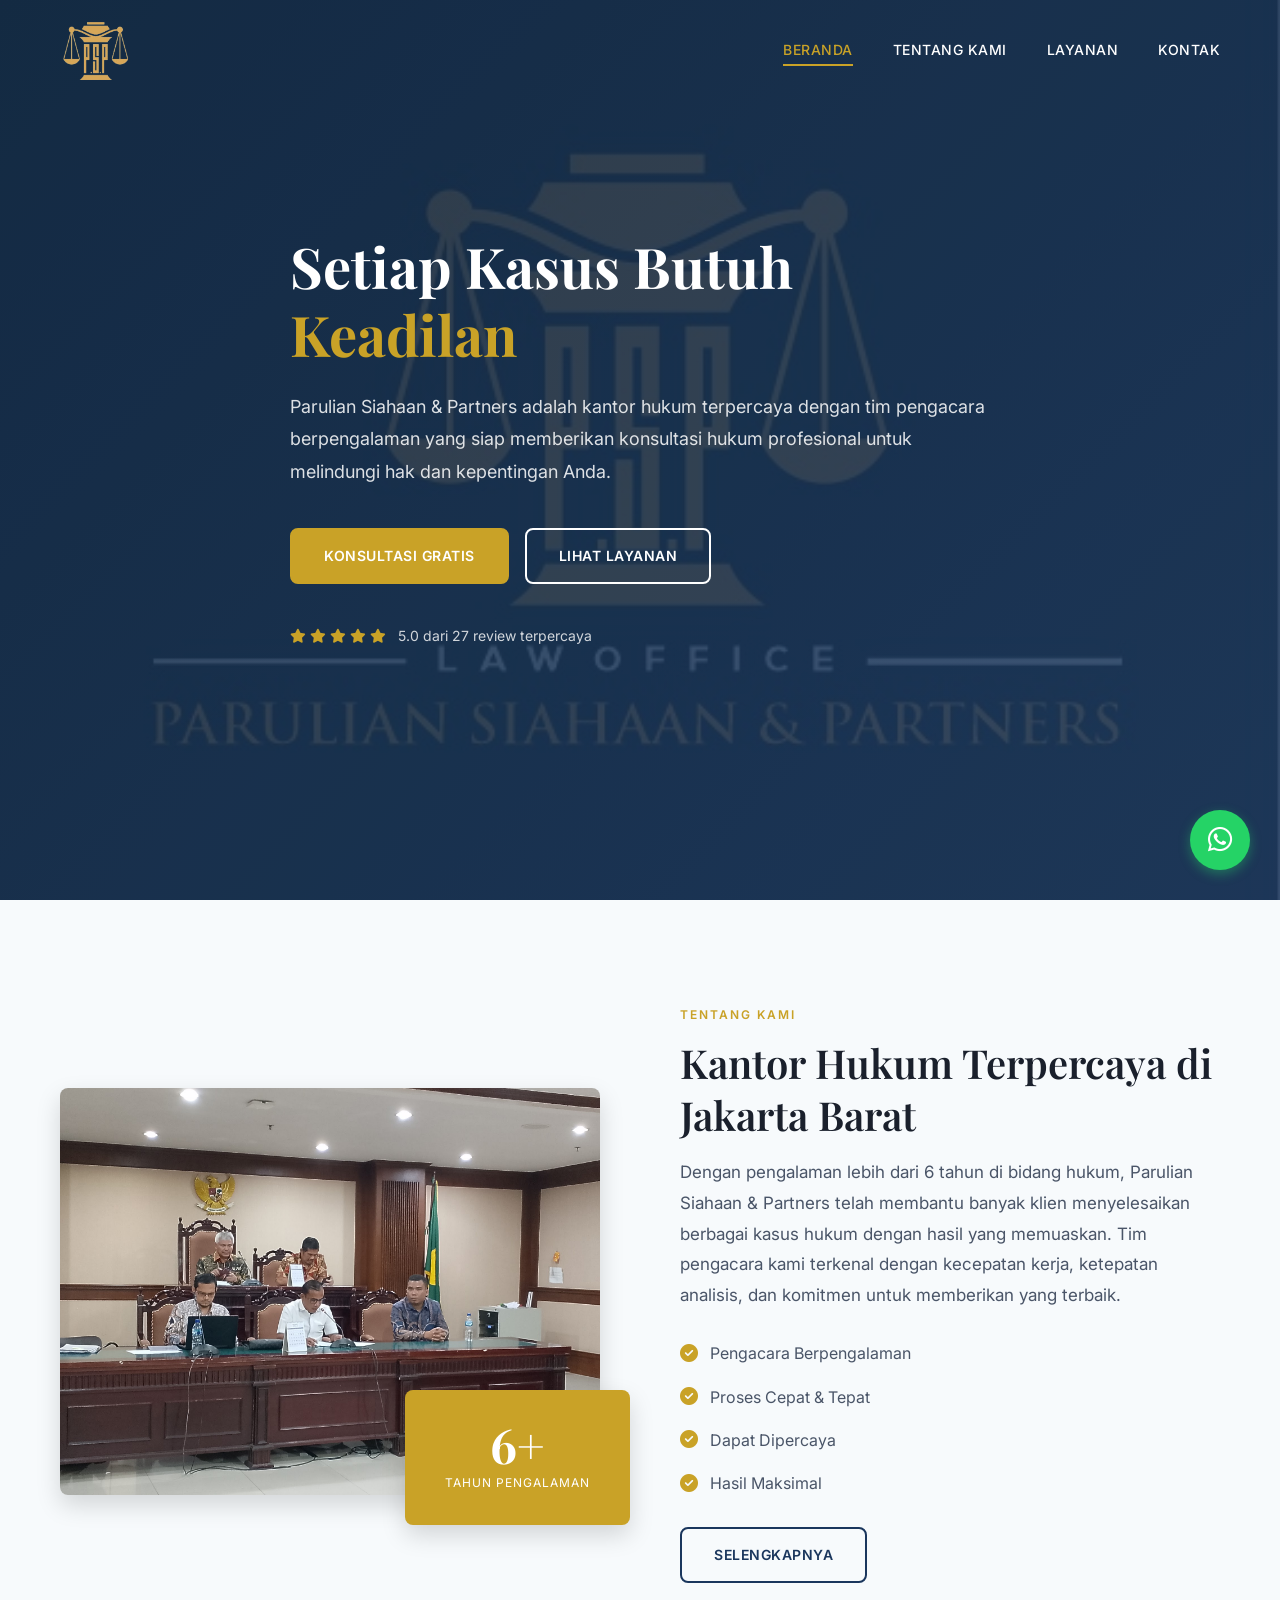
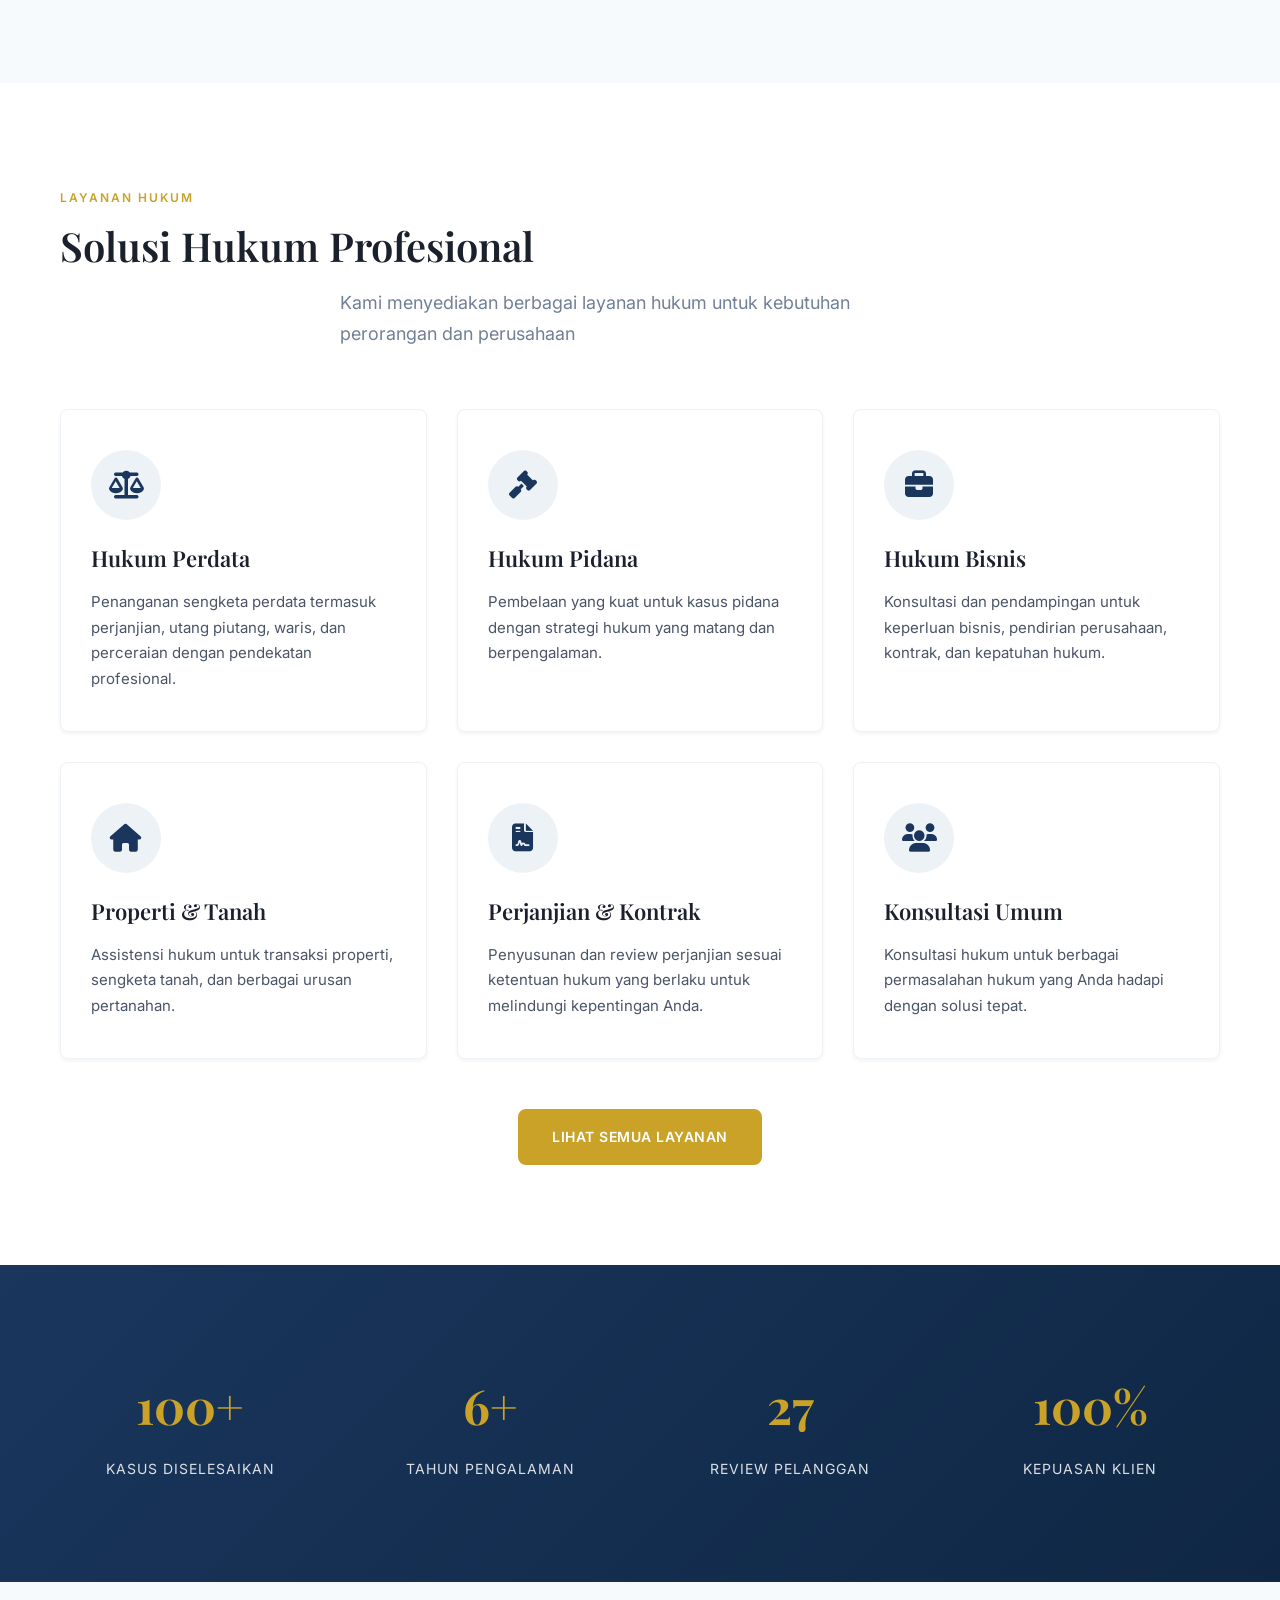
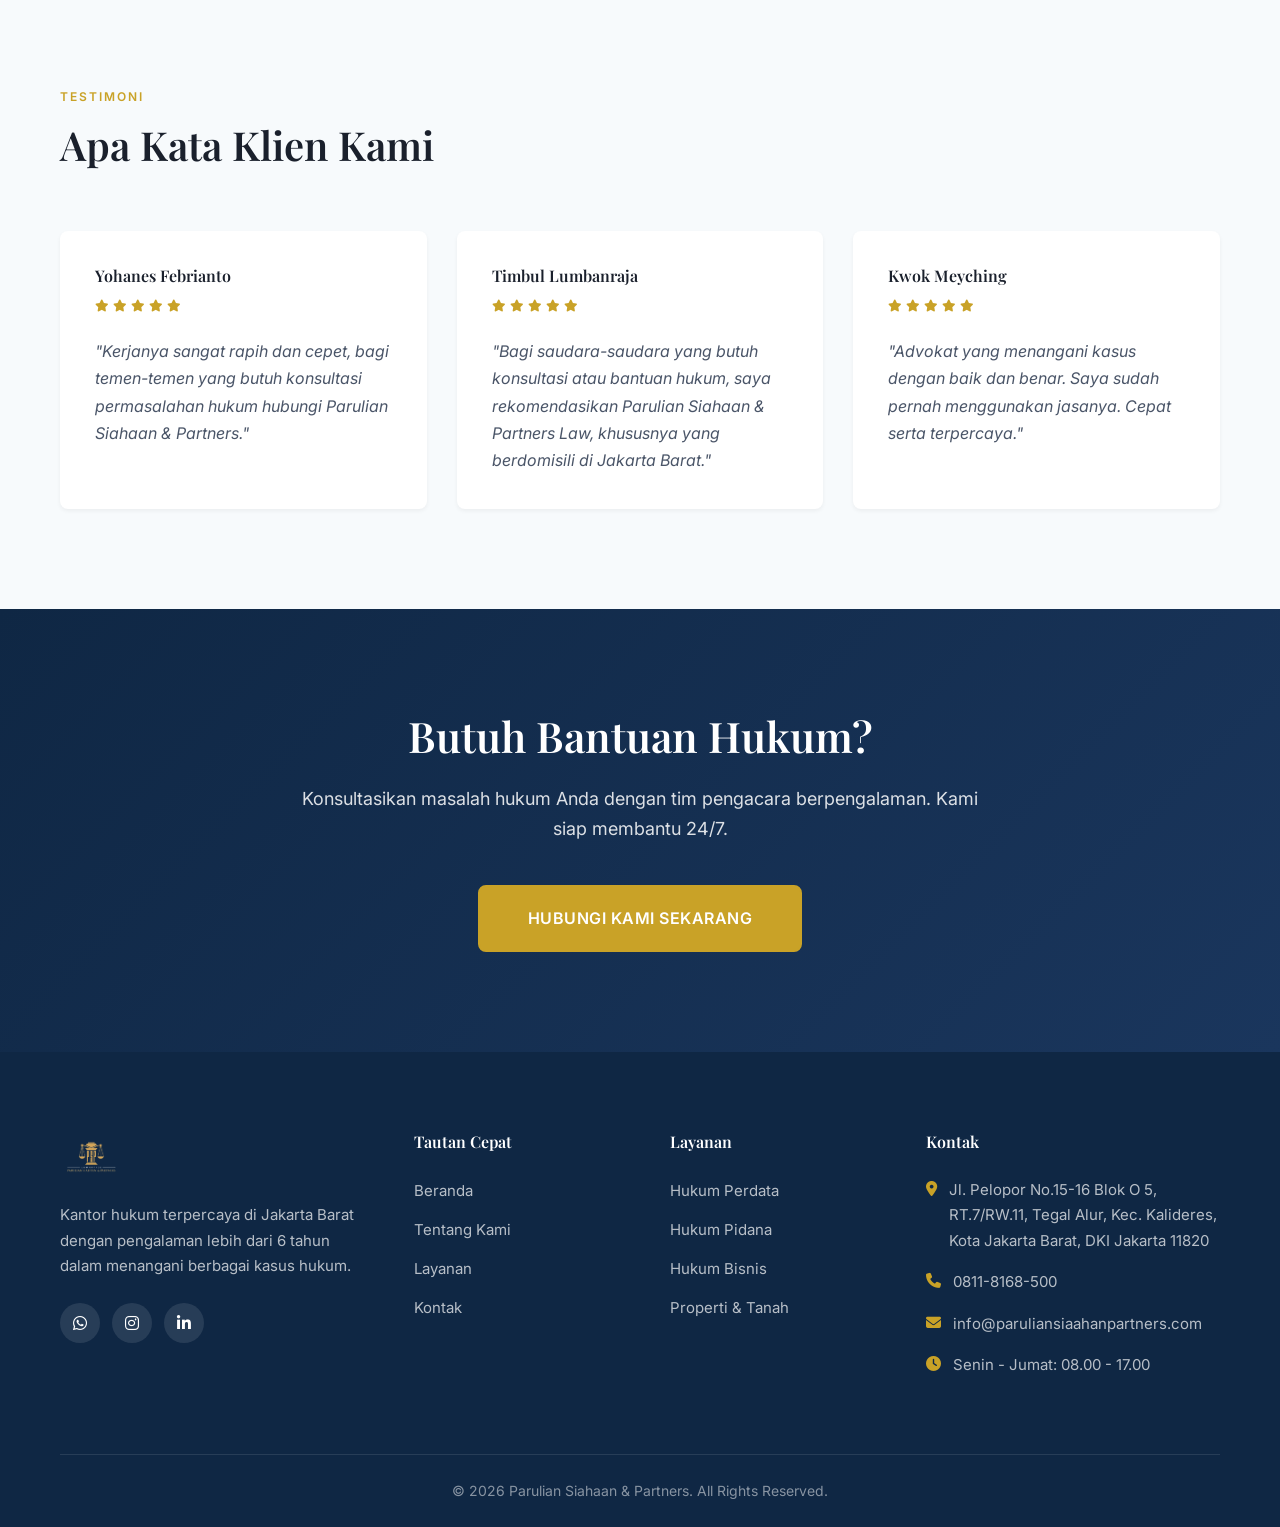
==== commit ed75ba6e: "revisi1.3" ====
--- a/index.html
+++ b/index.html
@@ -79,7 +79,7 @@
                 <div class="about-image">
                     <img src="Assets/Inside1.jpg" alt="Interior Kantor Parulian Siahaan & Partners">
                     <div class="experience-badge">
-                        <span class="year">6</span>
+                        <span class="year">6+</span>
                         <span class="label">Tahun Pengalaman</span>
                     </div>
                 </div>
@@ -166,7 +166,7 @@
                     <span class="stat-label">Kasus Diselesaikan</span>
                 </div>
                 <div class="stat-item">
-                    <span class="stat-number">6</span>
+                    <span class="stat-number">6+</span>
                     <span class="stat-label">Tahun Pengalaman</span>
                 </div>
                 <div class="stat-item">
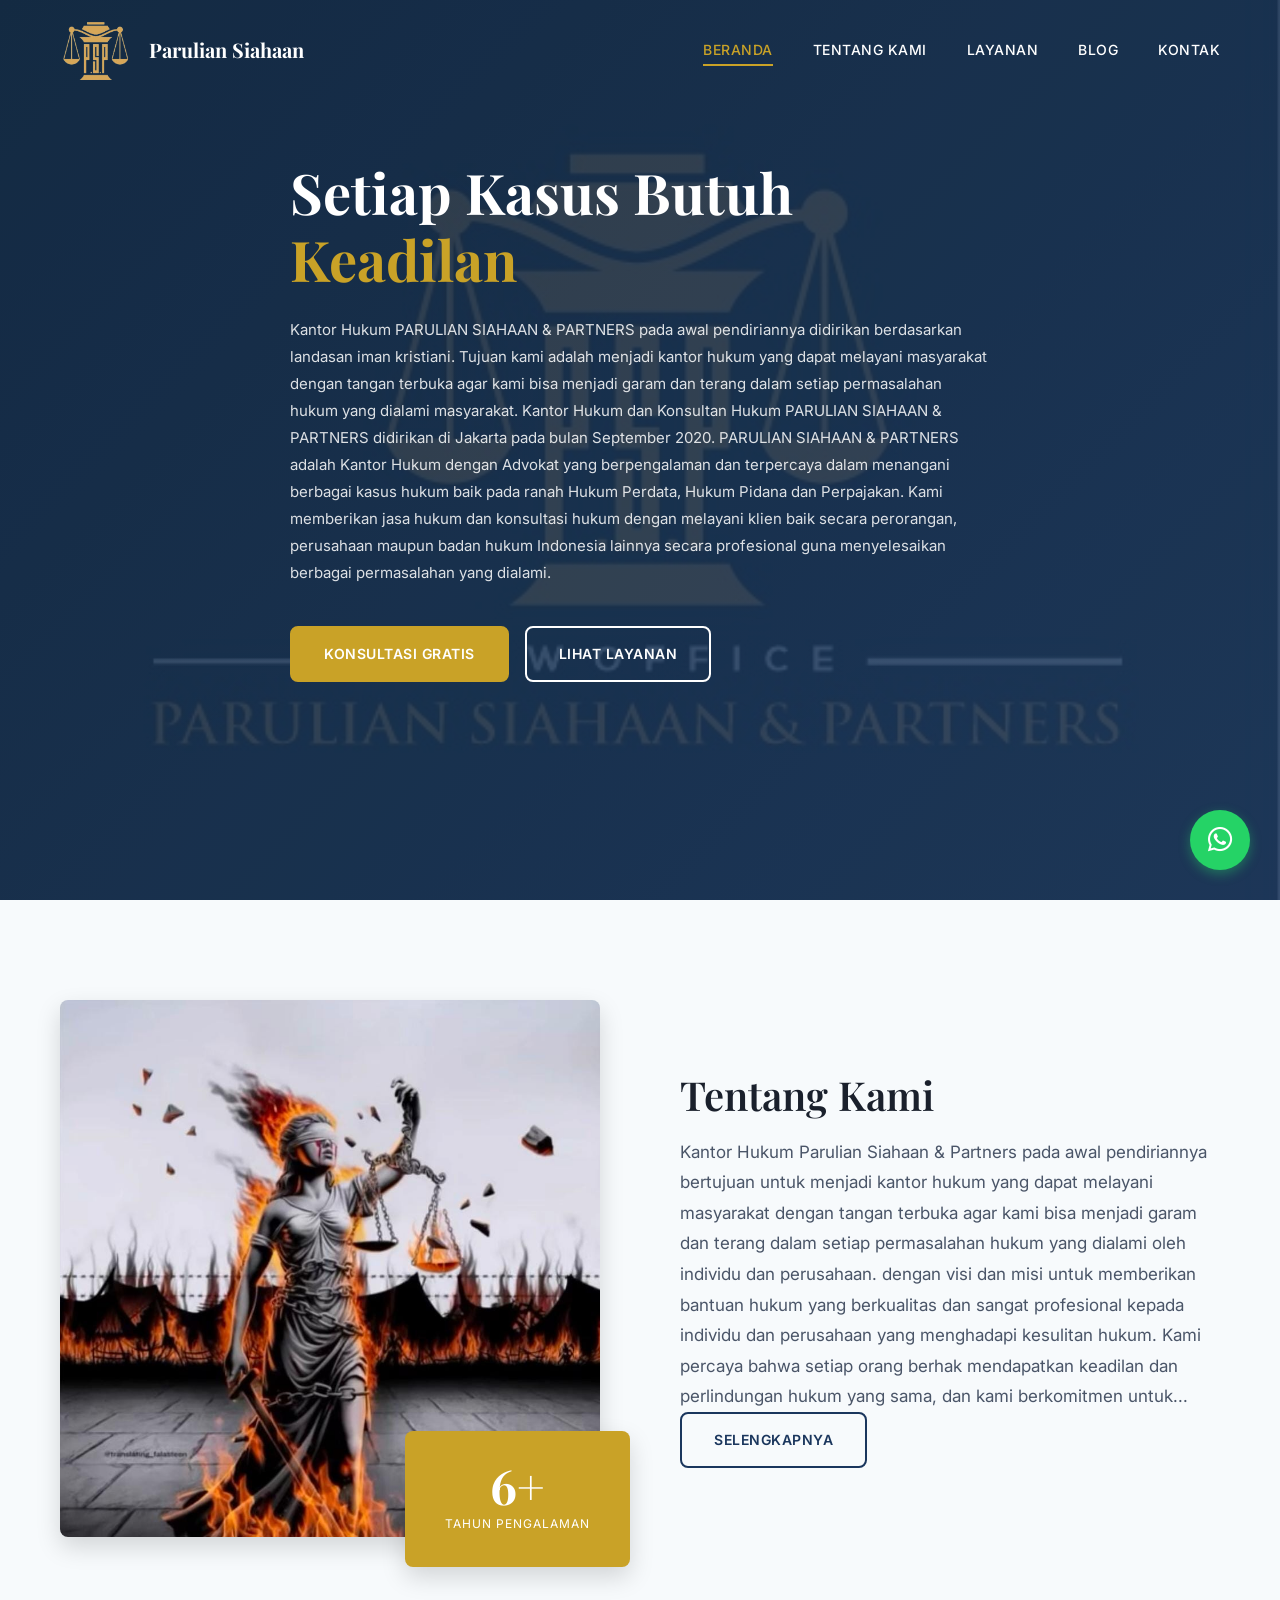
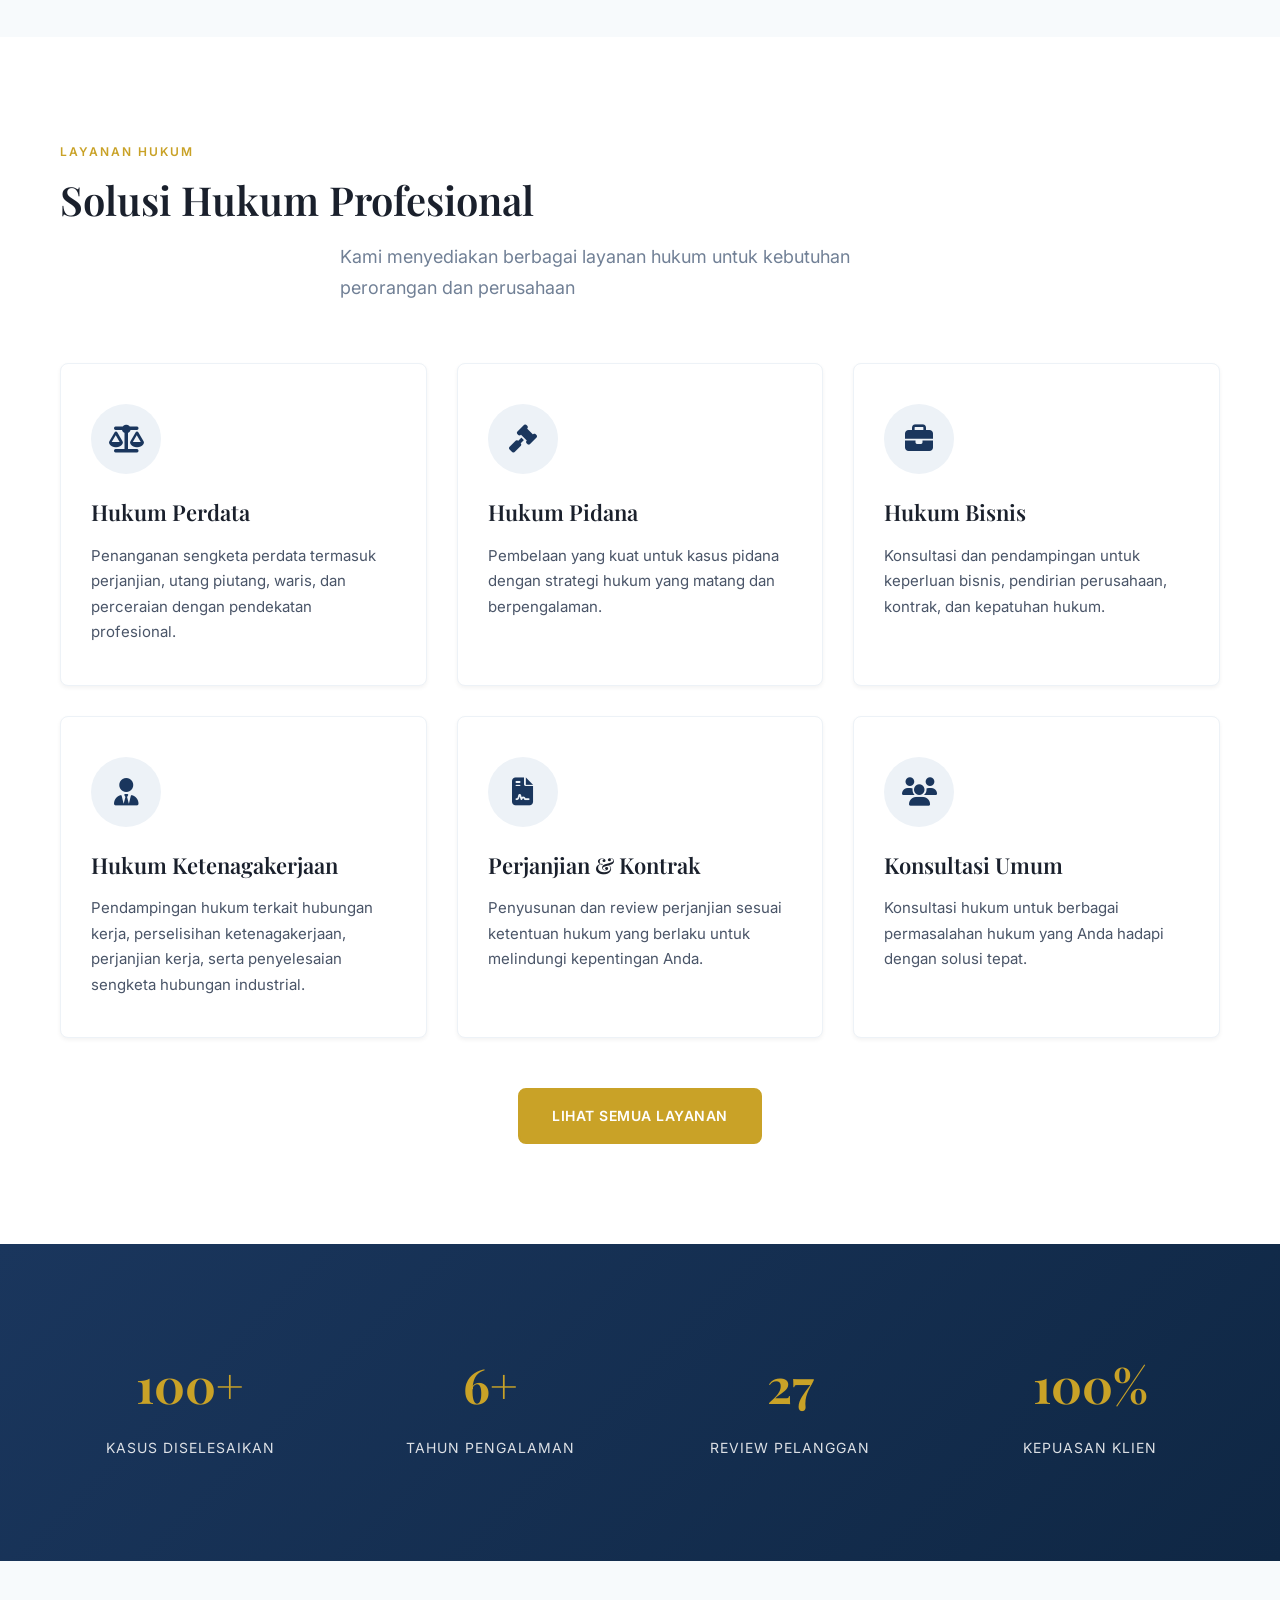
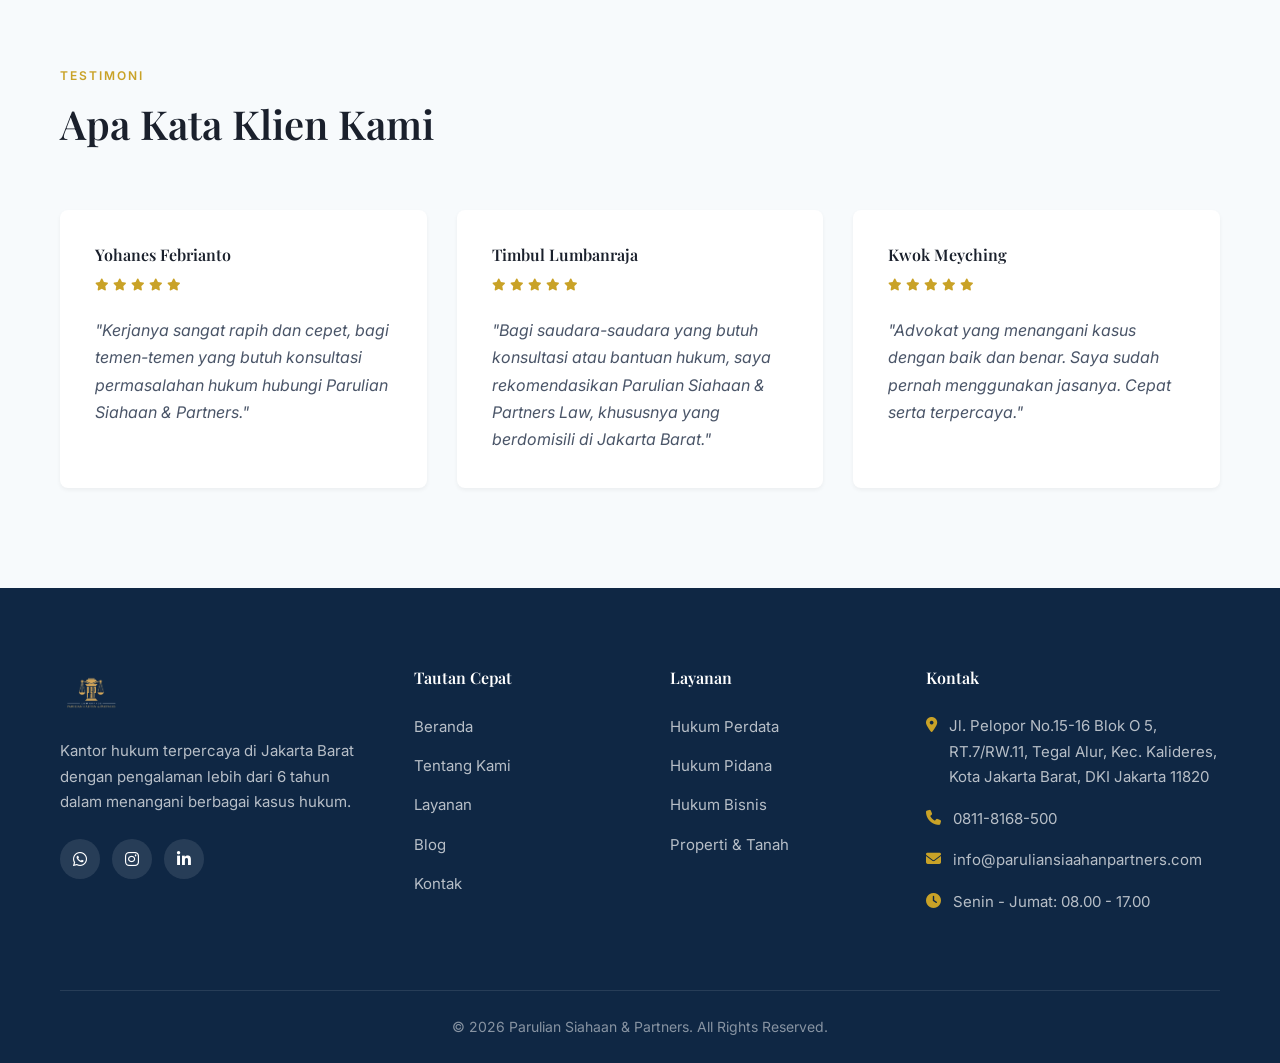
==== commit e140c241: "Revisi2" ====
--- a/index.html
+++ b/index.html
@@ -31,11 +31,13 @@
             <nav class="navbar">
                 <a href="index.html" class="logo">
                     <img src="Assets/Logo.png" alt="Parulian Siahaan & Partners Logo">
+                    <span class="logo-text">Parulian<span class="highlight"> Siahaan</span></span>
                 </a>
                 <ul class="nav-menu">
                     <li><a href="index.html" class="nav-link active">Beranda</a></li>
                     <li><a href="about.html" class="nav-link">Tentang Kami</a></li>
                     <li><a href="services.html" class="nav-link">Layanan</a></li>
+                    <li><a href="blog/blog.html" class="nav-link">Blog</a></li>
                     <li><a href="contact.html" class="nav-link">Kontak</a></li>
                 </ul>
                 <div class="hamburger">
@@ -53,20 +55,19 @@
         <div class="container">
             <div class="hero-content">
                 <h1 class="hero-title">Setiap Kasus Butuh <span class="highlight">Keadilan</span></h1>
-                <p class="hero-subtitle">Parulian Siahaan & Partners adalah kantor hukum terpercaya dengan tim pengacara berpengalaman yang siap memberikan konsultasi hukum profesional untuk melindungi hak dan kepentingan Anda.</p>
+                <p class="hero-subtitle">Kantor Hukum PARULIAN SIAHAAN & PARTNERS pada awal pendiriannya didirikan berdasarkan landasan iman kristiani. Tujuan kami adalah menjadi kantor hukum yang dapat melayani masyarakat dengan tangan terbuka agar kami bisa menjadi garam dan terang dalam setiap permasalahan hukum yang dialami masyarakat. Kantor Hukum dan Konsultan Hukum PARULIAN SIAHAAN & PARTNERS didirikan di Jakarta pada bulan September 2020. PARULIAN SIAHAAN & PARTNERS adalah Kantor Hukum dengan Advokat yang berpengalaman dan terpercaya dalam menangani berbagai kasus hukum baik pada ranah Hukum Perdata, Hukum Pidana dan Perpajakan. Kami memberikan jasa hukum dan konsultasi hukum dengan melayani klien baik secara perorangan, perusahaan maupun badan hukum Indonesia lainnya secara profesional guna menyelesaikan berbagai permasalahan yang dialami.</p>
                 <div class="hero-buttons">
                     <a href="contact.html" class="btn btn-primary">Konsultasi Gratis</a>
                     <a href="services.html" class="btn btn-secondary">Lihat Layanan</a>
                 </div>
                 <div class="hero-rating">
                     <div class="stars">
+                        <!-- <i class="fas fa-star"></i>
                         <i class="fas fa-star"></i>
                         <i class="fas fa-star"></i>
                         <i class="fas fa-star"></i>
-                        <i class="fas fa-star"></i>
-                        <i class="fas fa-star"></i>
-                    </div>
-                    <span class="rating-text">5.0 dari 27 review terpercaya</span>
+                        <i class="fas fa-star"></i> -->
+                    </div>
                 </div>
             </div>
         </div>
@@ -77,22 +78,23 @@
         <div class="container">
             <div class="about-grid">
                 <div class="about-image">
-                    <img src="Assets/Inside1.jpg" alt="Interior Kantor Parulian Siahaan & Partners">
+                    <img src="Assets/1.jpeg" alt="Interior Kantor Parulian Siahaan & Partners">
                     <div class="experience-badge">
                         <span class="year">6+</span>
                         <span class="label">Tahun Pengalaman</span>
                     </div>
                 </div>
                 <div class="about-content">
-                    <span class="section-tag">Tentang Kami</span>
-                    <h2 class="section-title">Kantor Hukum Terpercaya di Jakarta Barat</h2>
-                    <p class="section-description">Dengan pengalaman lebih dari 6 tahun di bidang hukum, Parulian Siahaan & Partners telah membantu banyak klien menyelesaikan berbagai kasus hukum dengan hasil yang memuaskan. Tim pengacara kami terkenal dengan kecepatan kerja, ketepatan analisis, dan komitmen untuk memberikan yang terbaik.</p>
-                    <ul class="about-features">
+                    <h2 class="section-title">Tentang Kami</h2>
+                    <!-- <h2 class="section-title">Kantor Hukum Terpercaya di Jakarta Barat</h2> -->
+                    <p class="section-description">Kantor Hukum Parulian Siahaan & Partners  pada awal pendiriannya bertujuan untuk menjadi kantor hukum yang dapat melayani masyarakat dengan tangan terbuka agar kami bisa menjadi garam dan terang dalam setiap permasalahan hukum yang dialami oleh individu dan perusahaan.
+                                                dengan visi dan misi untuk memberikan bantuan hukum yang berkualitas dan sangat profesional kepada individu dan perusahaan yang menghadapi kesulitan hukum. Kami percaya bahwa setiap orang berhak mendapatkan keadilan dan perlindungan hukum yang sama, dan kami berkomitmen untuk...</p>
+                    <!-- <ul class="about-features">
                         <li><i class="fas fa-check-circle"></i> Pengacara Berpengalaman</li>
                         <li><i class="fas fa-check-circle"></i> Proses Cepat & Tepat</li>
                         <li><i class="fas fa-check-circle"></i> Dapat Dipercaya</li>
                         <li><i class="fas fa-check-circle"></i>Hasil Maksimal</li>
-                    </ul>
+                    </ul> -->
                     <a href="about.html" class="btn btn-outline">Selengkapnya</a>
                 </div>
             </div>
@@ -100,62 +102,75 @@
     </section>
 
     <!-- Services Preview -->
-    <section class="services-preview">
-        <div class="container">
-            <div class="section-header">
-                <span class="section-tag">Layanan Hukum</span>
-                <h2 class="section-title">Solusi Hukum Profesional</h2>
-                <p class="section-subtitle">Kami menyediakan berbagai layanan hukum untuk kebutuhan perorangan dan perusahaan</p>
-            </div>
-            <div class="services-grid">
-                <div class="service-card">
-                    <div class="service-icon">
-                        <i class="fas fa-balance-scale"></i>
-                    </div>
-                    <h3>Hukum Perdata</h3>
-                    <p>Penanganan sengketa perdata termasuk perjanjian, utang piutang, waris, dan perceraian dengan pendekatan profesional.</p>
-                </div>
-                <div class="service-card">
-                    <div class="service-icon">
-                        <i class="fas fa-gavel"></i>
-                    </div>
-                    <h3>Hukum Pidana</h3>
-                    <p>Pembelaan yang kuat untuk kasus pidana dengan strategi hukum yang matang dan berpengalaman.</p>
-                </div>
-                <div class="service-card">
-                    <div class="service-icon">
-                        <i class="fas fa-briefcase"></i>
-                    </div>
-                    <h3>Hukum Bisnis</h3>
-                    <p>Konsultasi dan pendampingan untuk keperluan bisnis, pendirian perusahaan, kontrak, dan kepatuhan hukum.</p>
-                </div>
-                <div class="service-card">
-                    <div class="service-icon">
-                        <i class="fas fa-home"></i>
-                    </div>
-                    <h3>Properti & Tanah</h3>
-                    <p>Assistensi hukum untuk transaksi properti, sengketa tanah, dan berbagai urusan pertanahan.</p>
-                </div>
-                <div class="service-card">
-                    <div class="service-icon">
-                        <i class="fas fa-file-contract"></i>
-                    </div>
-                    <h3>Perjanjian & Kontrak</h3>
-                    <p>Penyusunan dan review perjanjian sesuai ketentuan hukum yang berlaku untuk melindungi kepentingan Anda.</p>
-                </div>
-                <div class="service-card">
-                    <div class="service-icon">
-                        <i class="fas fa-users"></i>
-                    </div>
-                    <h3>Konsultasi Umum</h3>
-                    <p>Konsultasi hukum untuk berbagai permasalahan hukum yang Anda hadapi dengan solusi tepat.</p>
-                </div>
-            </div>
-            <div class="services-cta">
-                <a href="services.html" class="btn btn-primary">Lihat Semua Layanan</a>
-            </div>
-        </div>
-    </section>
+   <section class="services-preview">
+    <div class="container">
+        <div class="section-header">
+            <span class="section-tag">Layanan Hukum</span>
+            <h2 class="section-title">Solusi Hukum Profesional</h2>
+            <p class="section-subtitle">Kami menyediakan berbagai layanan hukum untuk kebutuhan perorangan dan perusahaan</p>
+        </div>
+
+        <div class="services-grid">
+            <!-- 1. Hukum Perdata -->
+            <div class="service-card">
+                <div class="service-icon">
+                    <i class="fas fa-balance-scale"></i>
+                </div>
+                <h3>Hukum Perdata</h3>
+                <p>Penanganan sengketa perdata termasuk perjanjian, utang piutang, waris, dan perceraian dengan pendekatan profesional.</p>
+            </div>
+
+            <!-- 2. Hukum Pidana -->
+            <div class="service-card">
+                <div class="service-icon">
+                    <i class="fas fa-gavel"></i>
+                </div>
+                <h3>Hukum Pidana</h3>
+                <p>Pembelaan yang kuat untuk kasus pidana dengan strategi hukum yang matang dan berpengalaman.</p>
+            </div>
+
+            <!-- 3. Hukum Bisnis -->
+            <div class="service-card">
+                <div class="service-icon">
+                    <i class="fas fa-briefcase"></i>
+                </div>
+                <h3>Hukum Bisnis</h3>
+                <p>Konsultasi dan pendampingan untuk keperluan bisnis, pendirian perusahaan, kontrak, dan kepatuhan hukum.</p>
+            </div>
+
+            <!-- 4. Hukum Ketenagakerjaan -->
+            <div class="service-card">
+                <div class="service-icon">
+                    <i class="fas fa-user-tie"></i>
+                </div>
+                <h3>Hukum Ketenagakerjaan</h3>
+                <p>Pendampingan hukum terkait hubungan kerja, perselisihan ketenagakerjaan, perjanjian kerja, serta penyelesaian sengketa hubungan industrial.</p>
+            </div>
+
+            <!-- 5. Perjanjian & Kontrak -->
+            <div class="service-card">
+                <div class="service-icon">
+                    <i class="fas fa-file-contract"></i>
+                </div>
+                <h3>Perjanjian & Kontrak</h3>
+                <p>Penyusunan dan review perjanjian sesuai ketentuan hukum yang berlaku untuk melindungi kepentingan Anda.</p>
+            </div>
+
+            <!-- 6. Konsultasi Umum -->
+            <div class="service-card">
+                <div class="service-icon">
+                    <i class="fas fa-users"></i>
+                </div>
+                <h3>Konsultasi Umum</h3>
+                <p>Konsultasi hukum untuk berbagai permasalahan hukum yang Anda hadapi dengan solusi tepat.</p>
+            </div>
+        </div> <!-- Penutup services-grid -->
+
+        <div class="services-cta">
+            <a href="services.html" class="btn btn-primary">Lihat Semua Layanan</a>
+        </div>
+    </div> <!-- Penutup container -->
+</section>
 
     <!-- Stats Section -->
     <section class="stats">
@@ -238,16 +253,7 @@
         </div>
     </section>
 
-    <!-- CTA Section -->
-    <section class="cta">
-        <div class="container">
-            <div class="cta-content">
-                <h2 class="cta-title">Butuh Bantuan Hukum?</h2>
-                <p class="cta-subtitle">Konsultasikan masalah hukum Anda dengan tim pengacara berpengalaman. Kami siap membantu 24/7.</p>
-                <a href="contact.html" class="btn btn-primary btn-large">Hubungi Kami Sekarang</a>
-            </div>
-        </div>
-    </section>
+  
 
     <!-- Footer -->
     <footer class="footer">
@@ -270,6 +276,7 @@
                         <li><a href="index.html">Beranda</a></li>
                         <li><a href="about.html">Tentang Kami</a></li>
                         <li><a href="services.html">Layanan</a></li>
+                        <li><a href="blog/blog.html">Blog</a></li>
                         <li><a href="contact.html">Kontak</a></li>
                     </ul>
                 </div>
--- a/css/style.css
+++ b/css/style.css
@@ -164,9 +164,33 @@
     justify-content: space-between;
 }
 
+.logo {
+    display: flex;
+    align-items: center;
+    gap: 12px;
+}
+
 .logo img {
     height: 60px;
     width: auto;
+}
+
+.logo-text {
+    font-family: var(--font-heading);
+    font-size: 20px;
+    font-weight: 700;
+    color: var(--white);
+    white-space: nowrap;
+}
+
+.header.header-scrolled .logo-text {
+    color: var(--text-dark);
+}
+
+@media (max-width: 768px) {
+    .logo-text {
+        display: none;
+    }
 }
 
 .nav-menu {
@@ -267,7 +291,7 @@
 }
 
 .hero-subtitle {
-    font-size: 18px;
+    font-size: 15px;
     color: rgba(255, 255, 255, 0.85);
     margin-bottom: 40px;
     line-height: 1.8;
@@ -642,7 +666,6 @@
 
 .about-img-main {
     border-radius: var(--border-radius);
-    box-shadow: var(--shadow-lg);
 }
 
 .about-img-secondary {
@@ -1435,4 +1458,11 @@
 /* Smooth scroll for anchor links */
 html {
     scroll-behavior: smooth;
+}
+
+.img-besar {
+    max-width: 1000px;  /* BESAR SESUKA KAMU */
+    width: 150%;
+    height: auto;
+    object-fit: cover;
 }
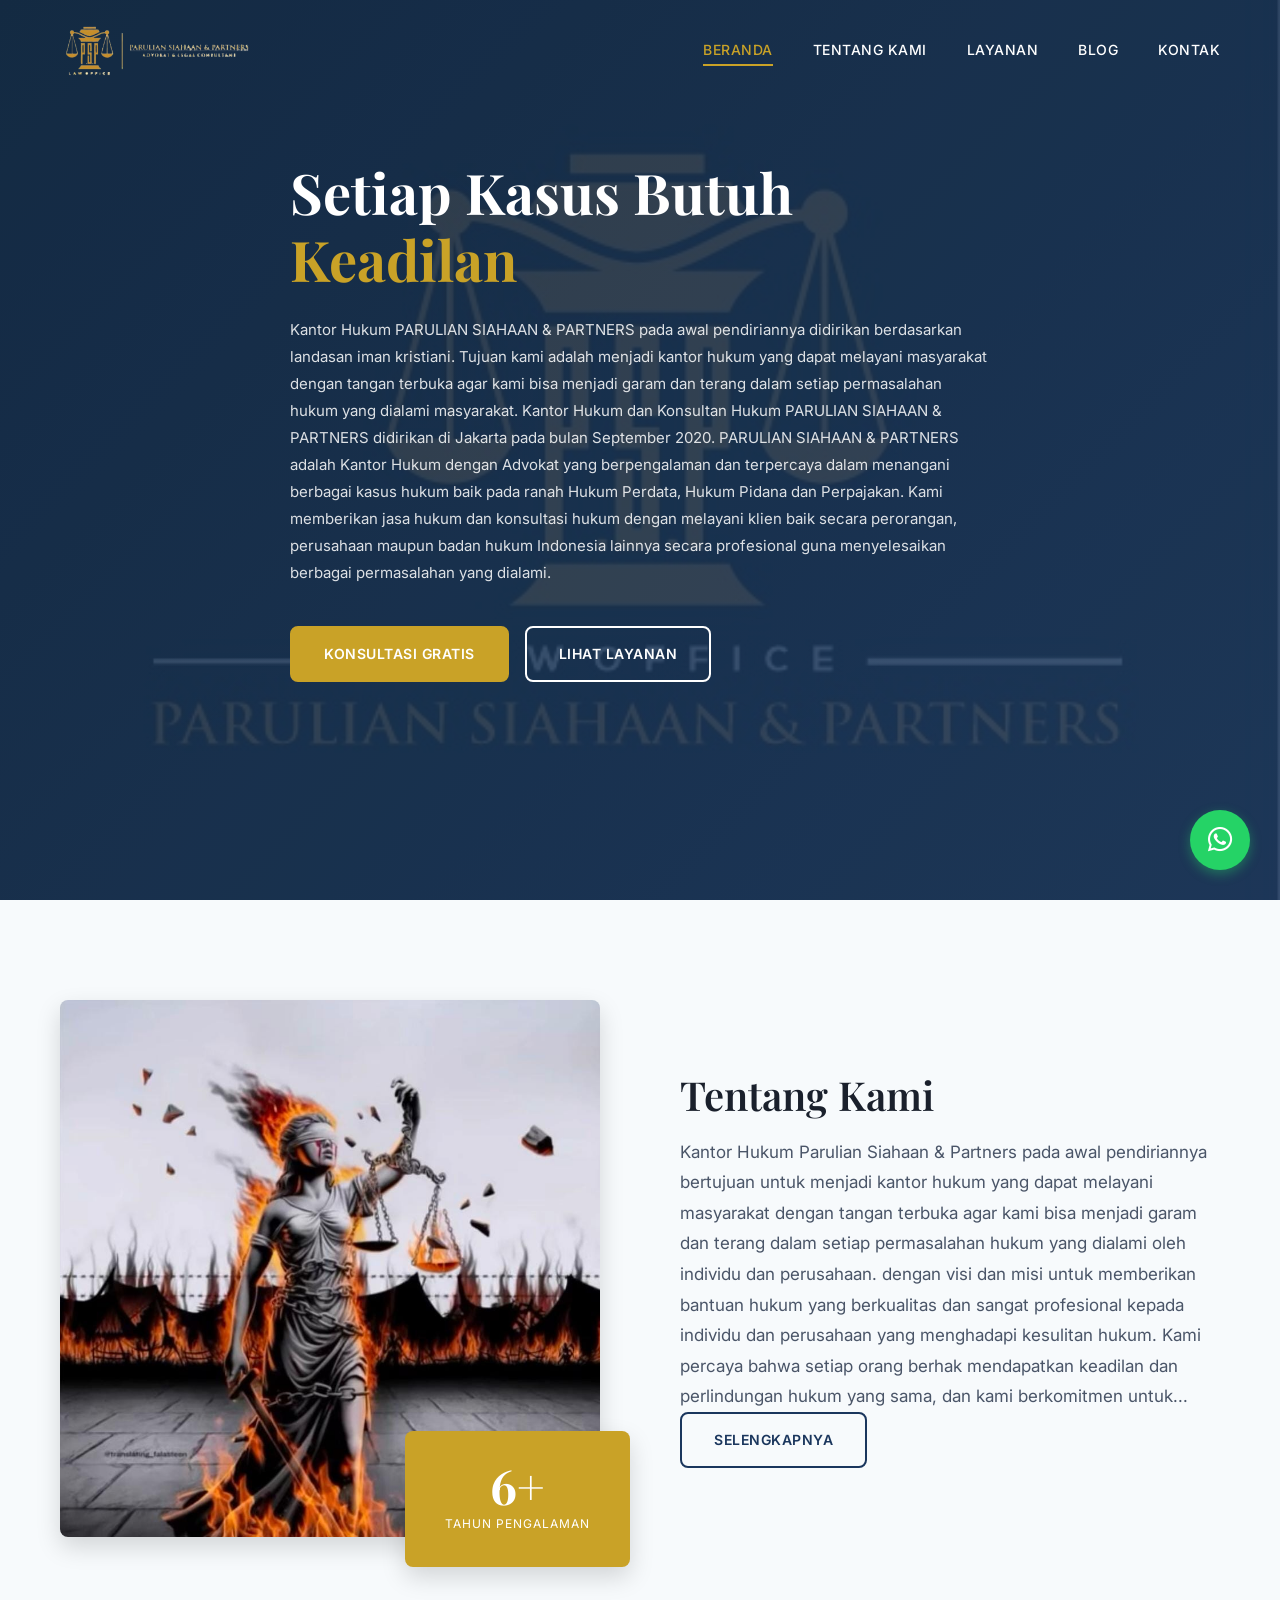
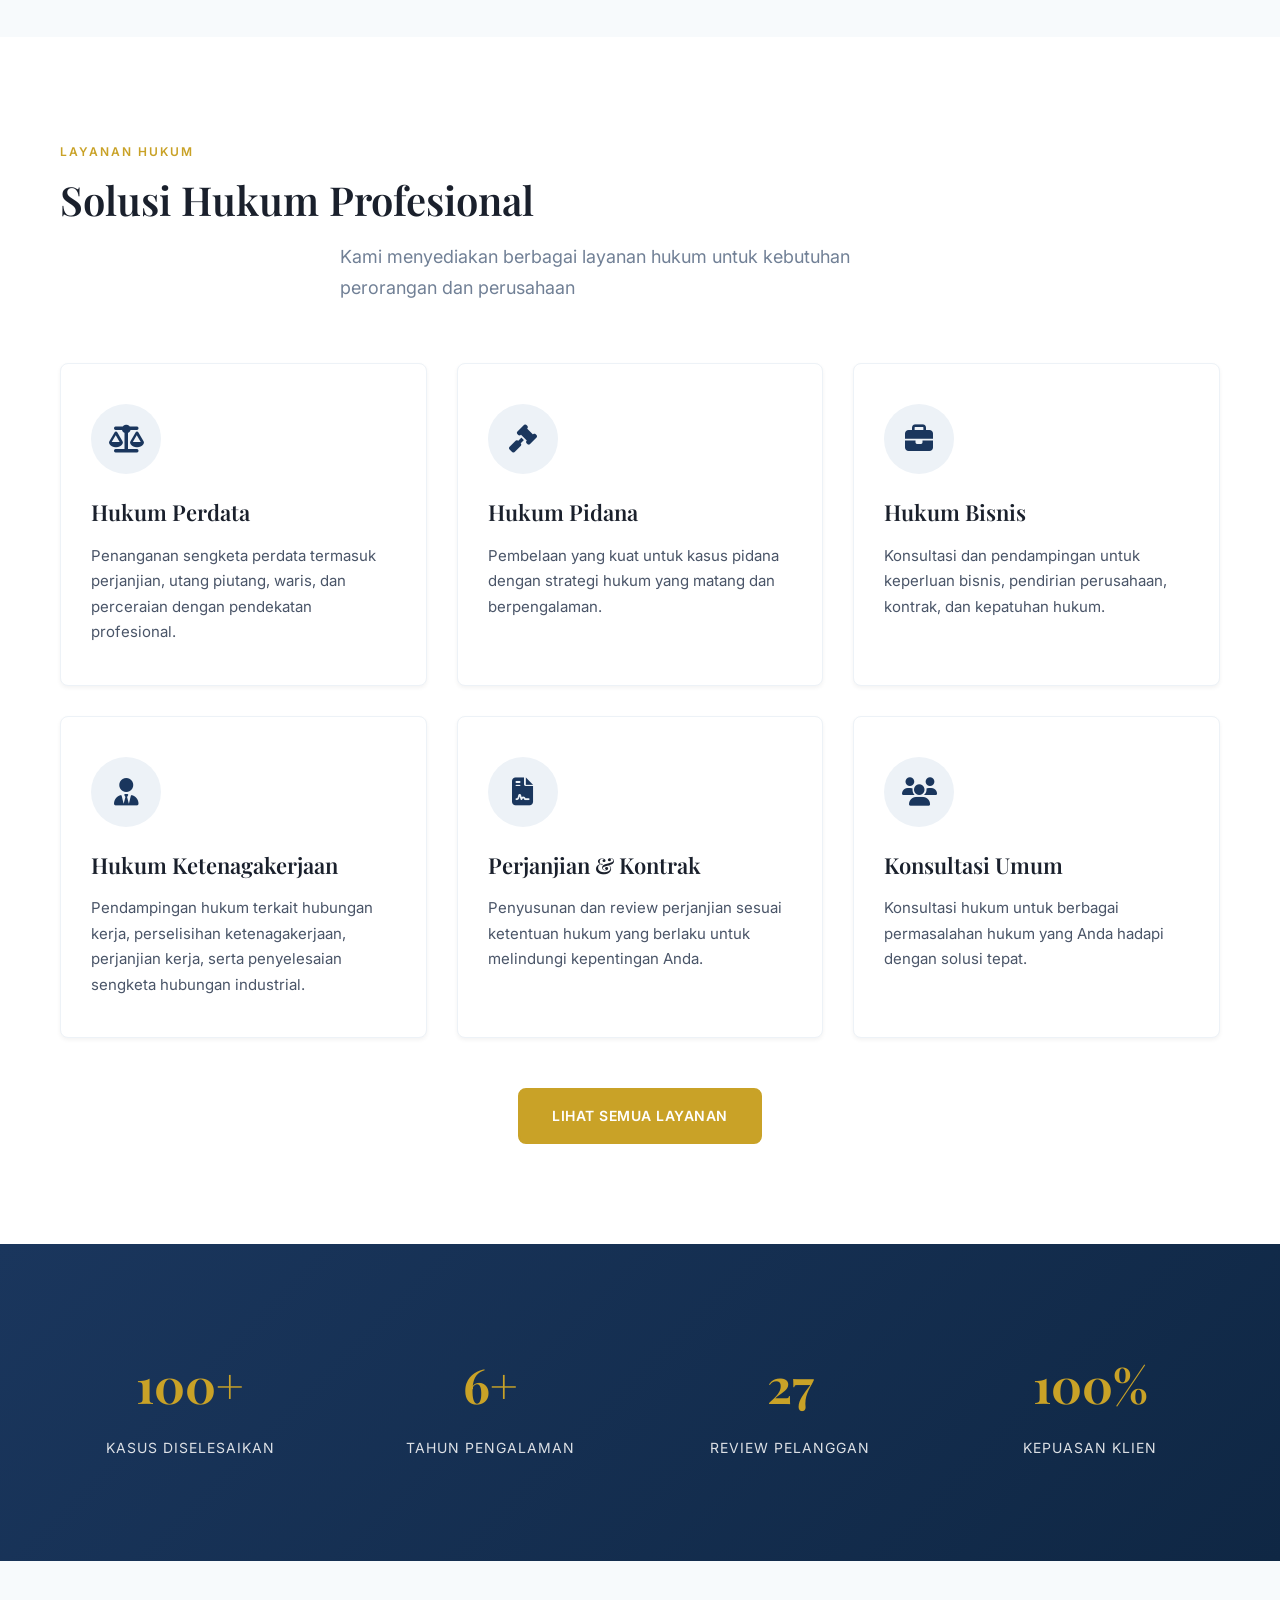
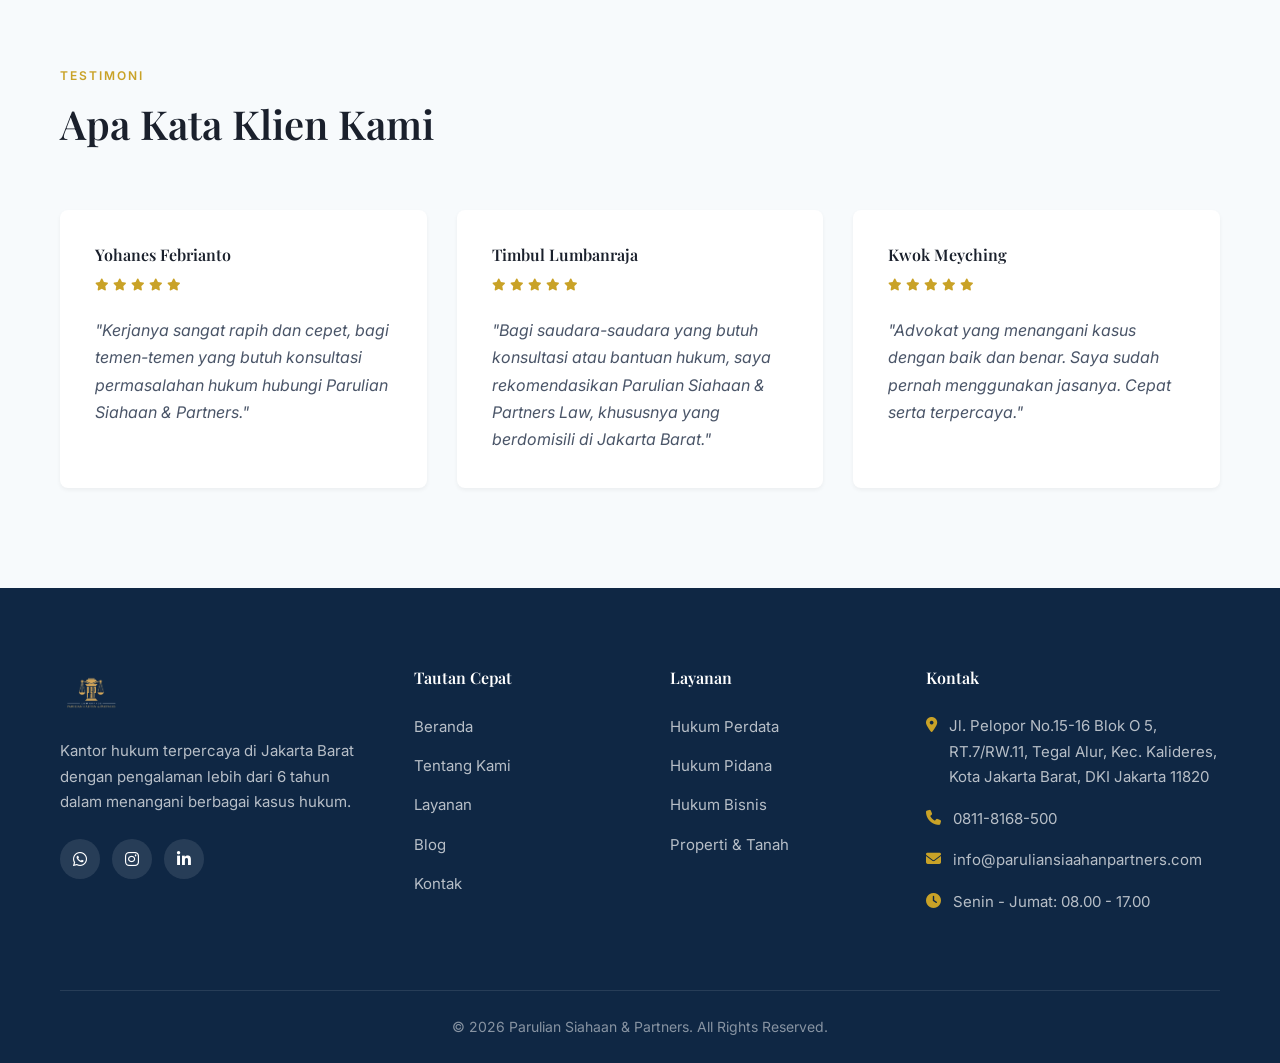
==== commit e0e100e9: "revisi2.2" ====
--- a/index.html
+++ b/index.html
@@ -24,15 +24,16 @@
     <link href="https://fonts.googleapis.com/css2?family=Playfair+Display:wght@400;500;600;700&family=Inter:wght@300;400;500;600;700&display=swap" rel="stylesheet">
     <link rel="stylesheet" href="https://cdnjs.cloudflare.com/ajax/libs/font-awesome/6.4.0/css/all.min.css">
 </head>
+
 <body>
     <!-- Header -->
     <header class="header">
         <div class="container">
             <nav class="navbar">
                 <a href="index.html" class="logo">
-                    <img src="Assets/Logo.png" alt="Parulian Siahaan & Partners Logo">
-                    <span class="logo-text">Parulian<span class="highlight"> Siahaan</span></span>
+                    <img src="Assets/New_navbar-removebg-preview.png" alt="Parulian Siahaan & Partners Logo">
                 </a>
+                
                 <ul class="nav-menu">
                     <li><a href="index.html" class="nav-link active">Beranda</a></li>
                     <li><a href="about.html" class="nav-link">Tentang Kami</a></li>
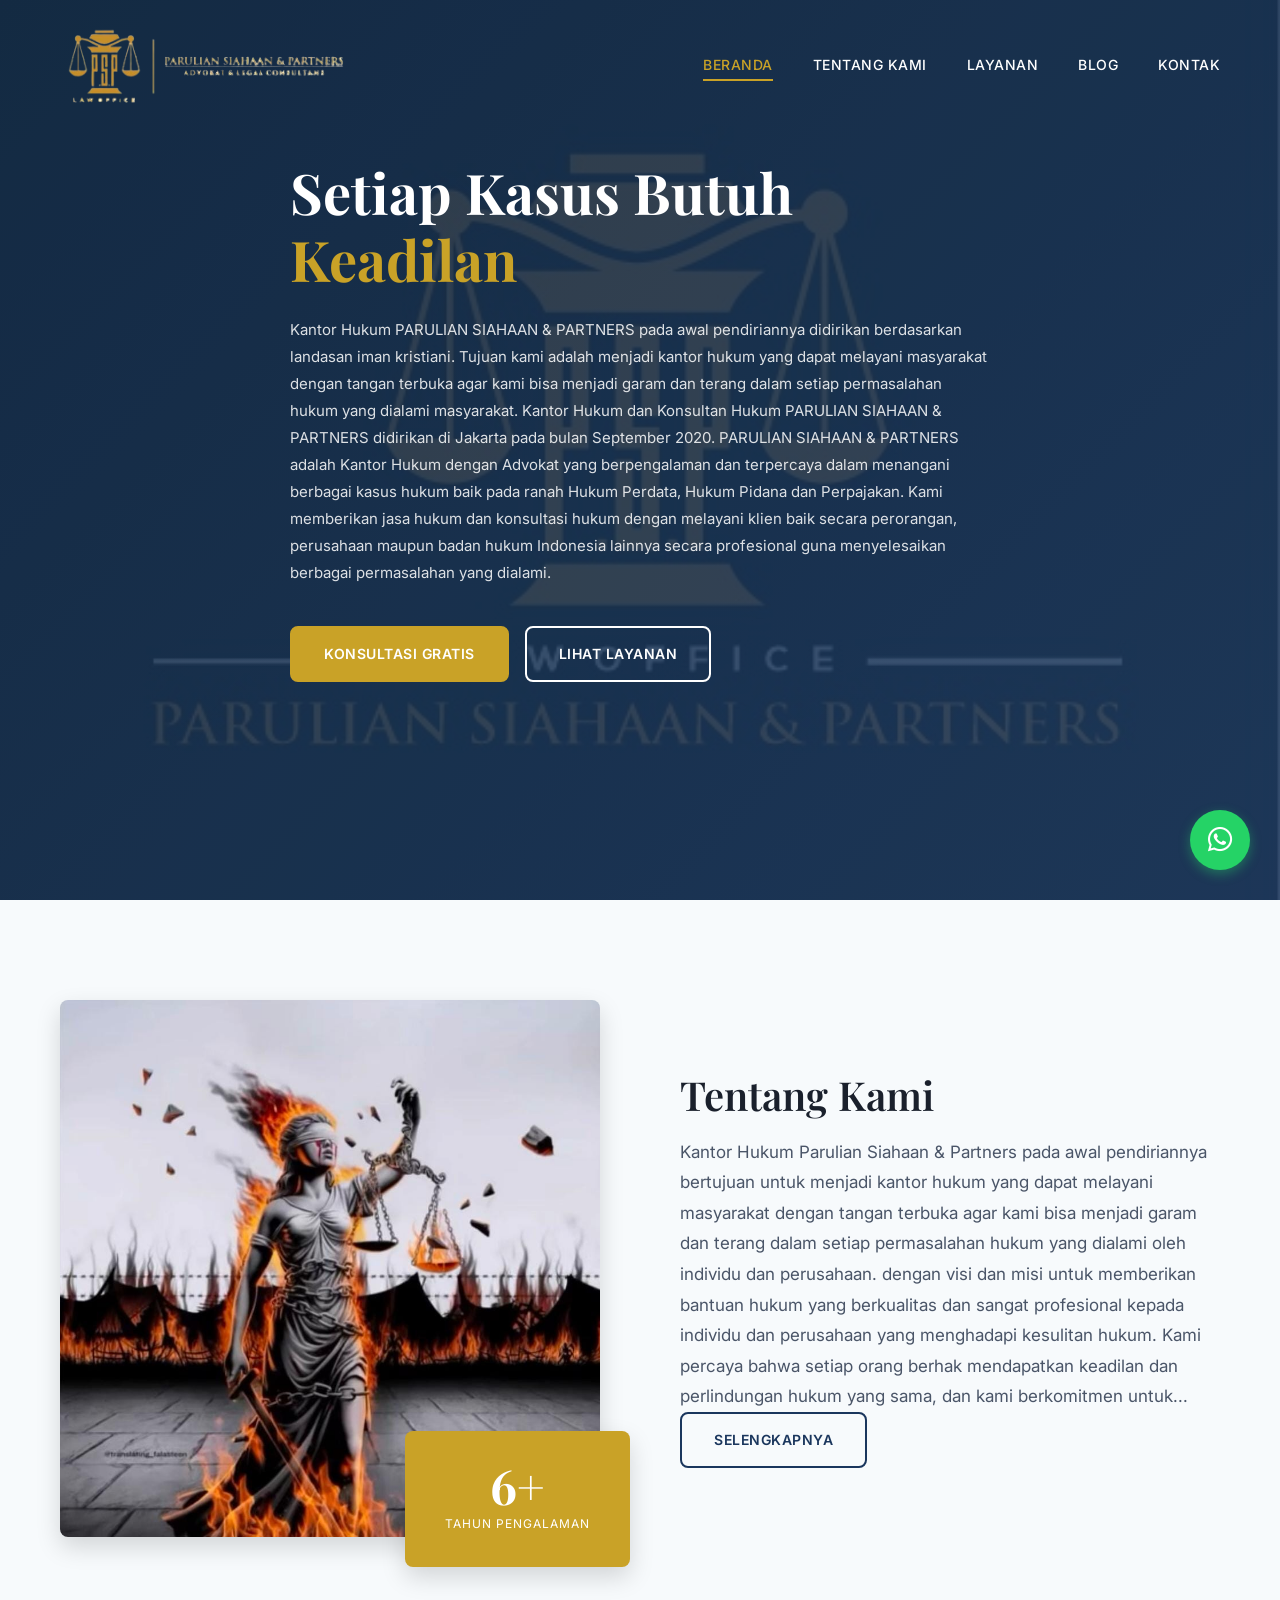
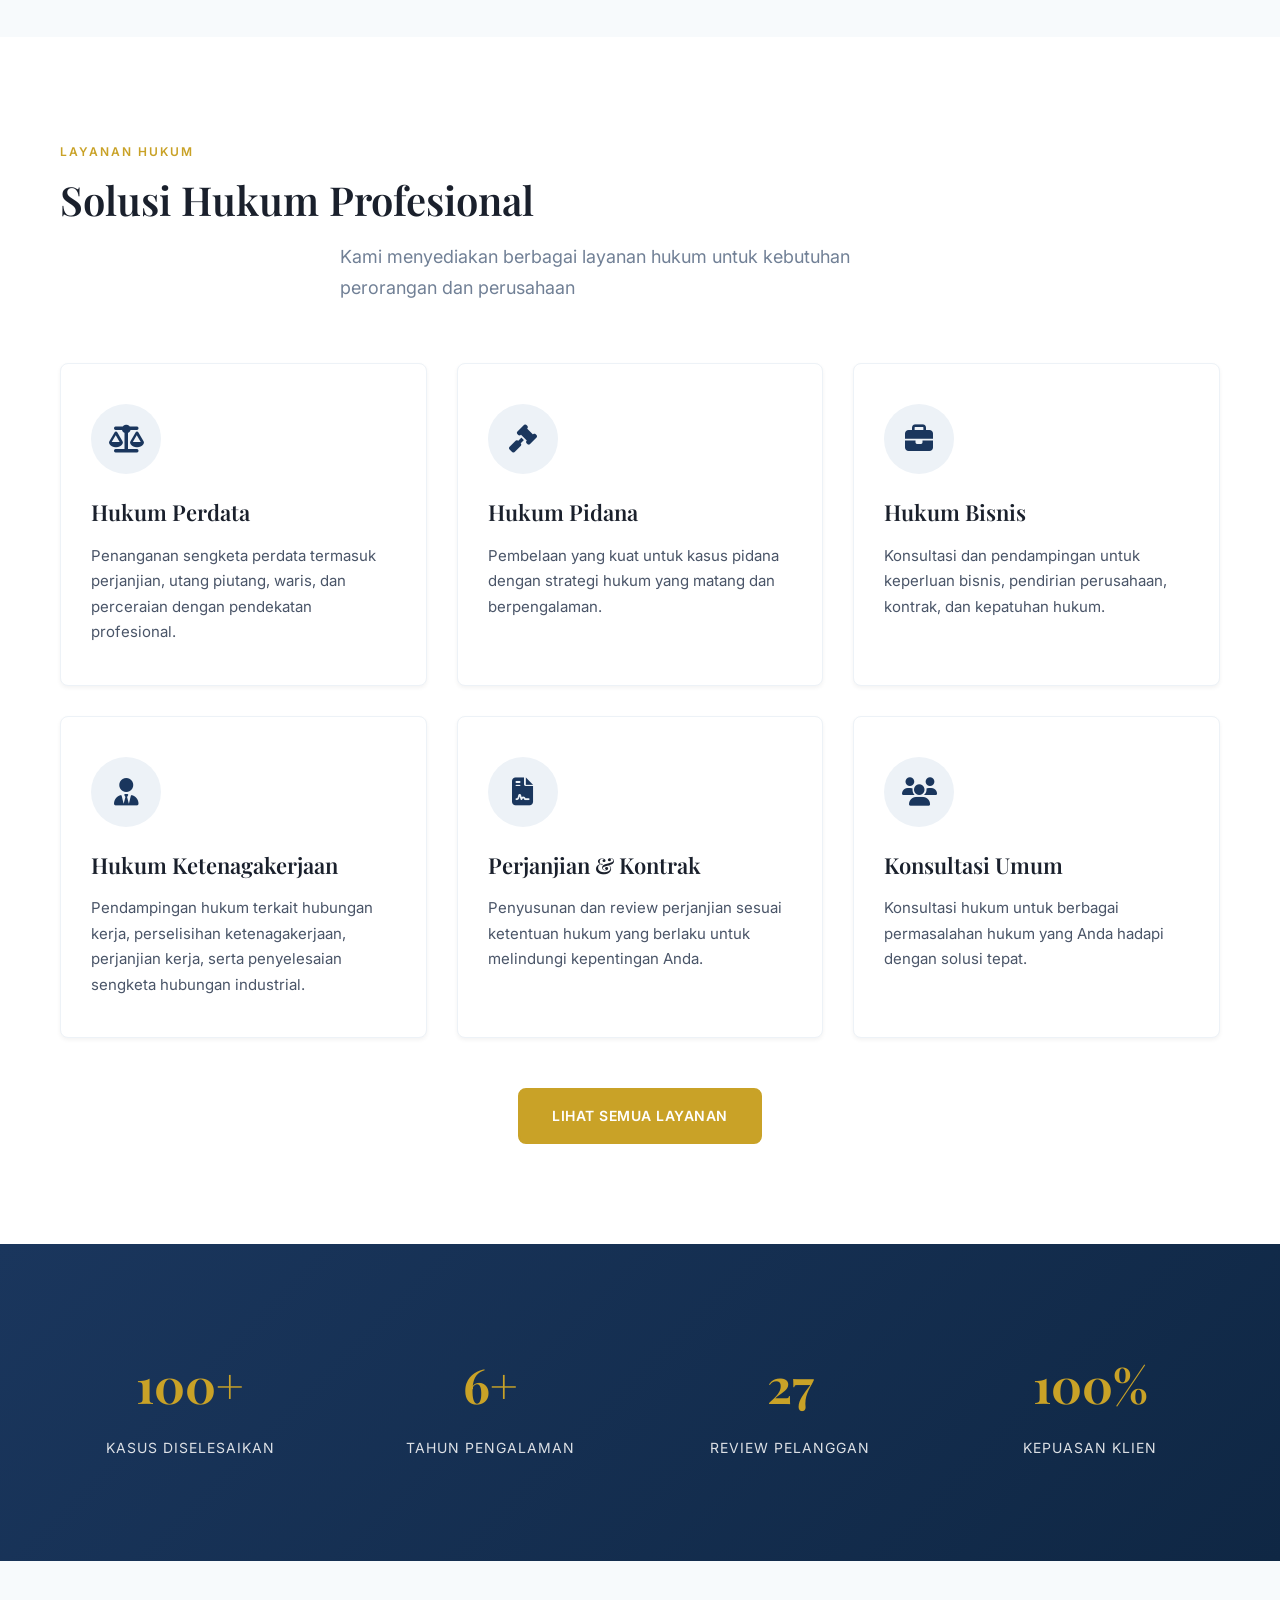
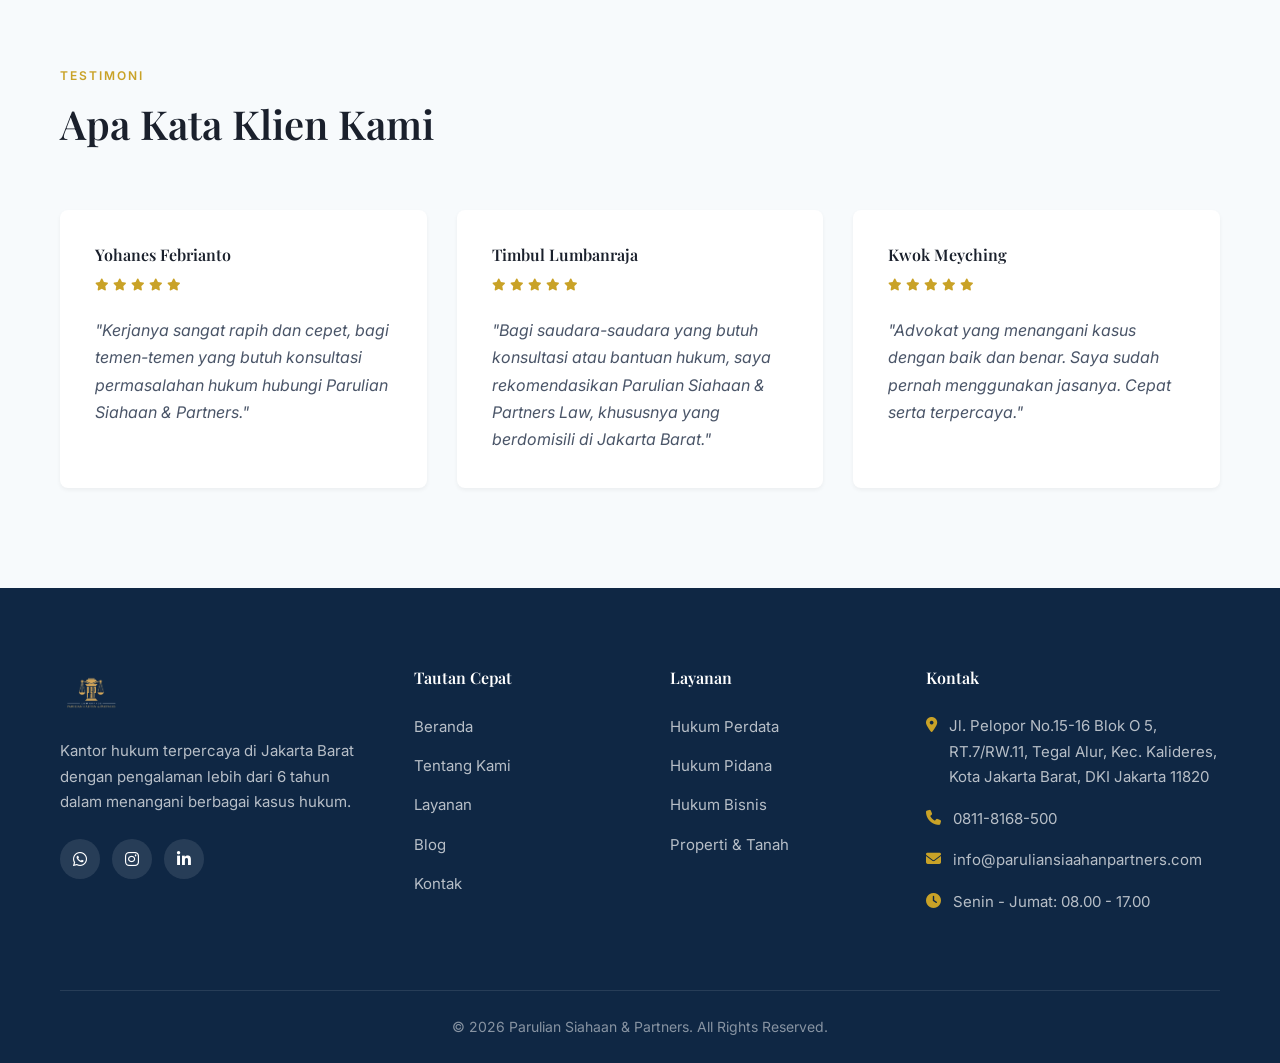
==== commit 742575d7: "revisi2.3" ====
--- a/index.html
+++ b/index.html
@@ -31,7 +31,7 @@
         <div class="container">
             <nav class="navbar">
                 <a href="index.html" class="logo">
-                    <img src="Assets/New_navbar-removebg-preview.png" alt="Parulian Siahaan & Partners Logo">
+                    <img src="Assets/New_navbar-removebg-preview.png" alt="Parulian Siahaan & Partners Logo" style="max-width: 150%;">
                 </a>
                 
                 <ul class="nav-menu">
--- a/css/style.css
+++ b/css/style.css
@@ -171,7 +171,7 @@
 }
 
 .logo img {
-    height: 60px;
+    height: 90px;
     width: auto;
 }
 
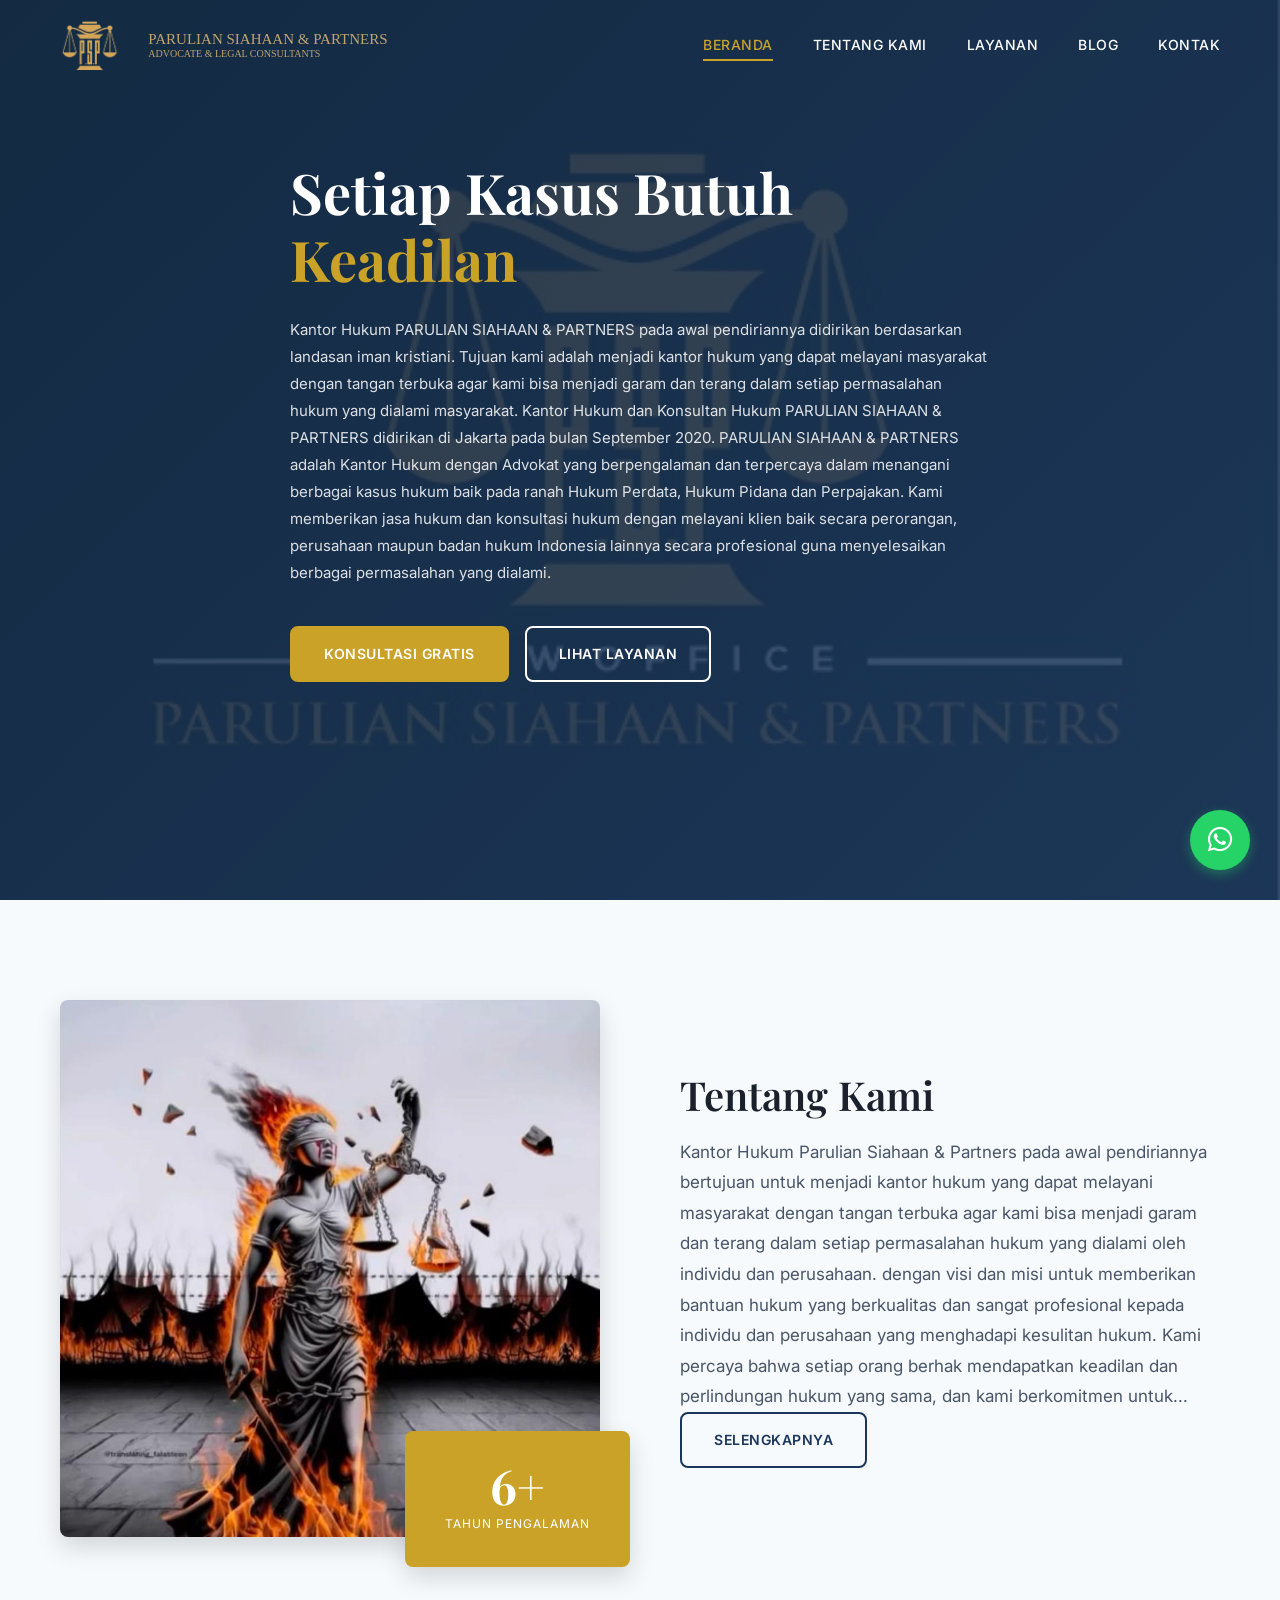
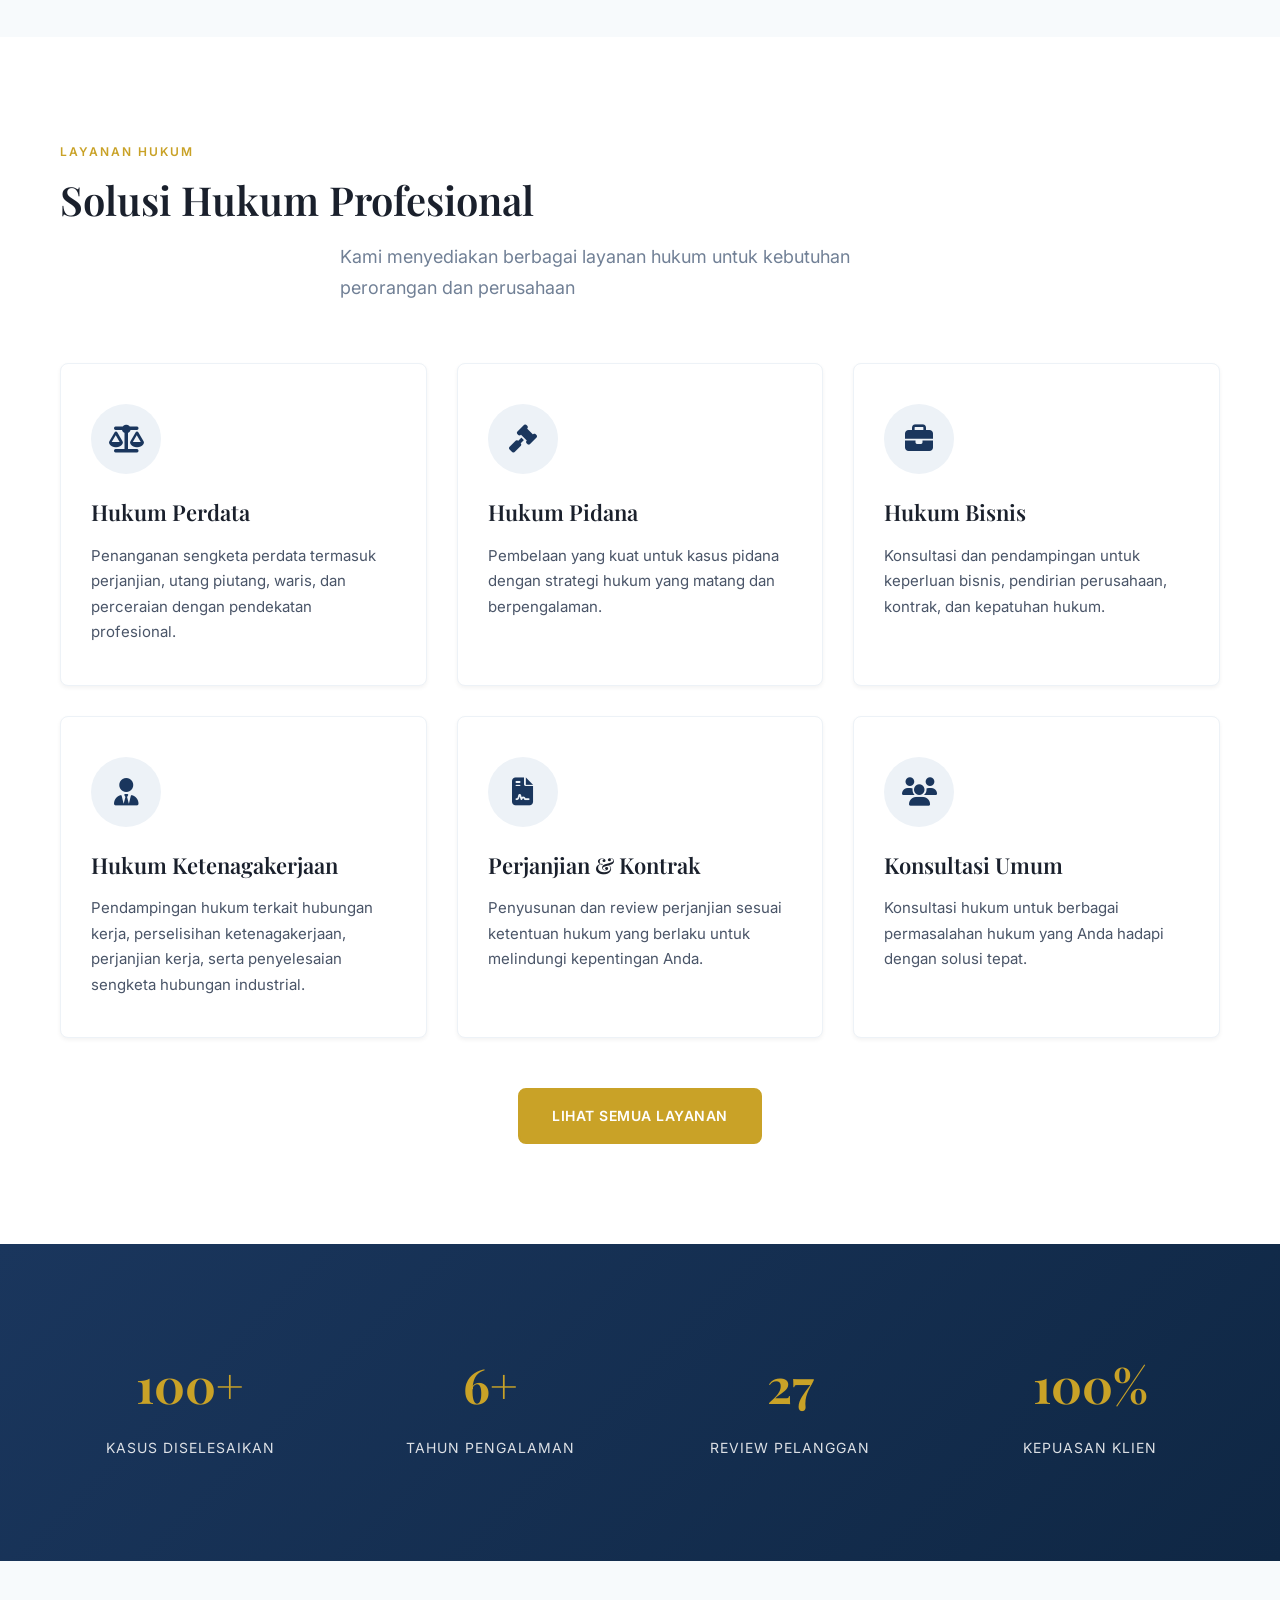
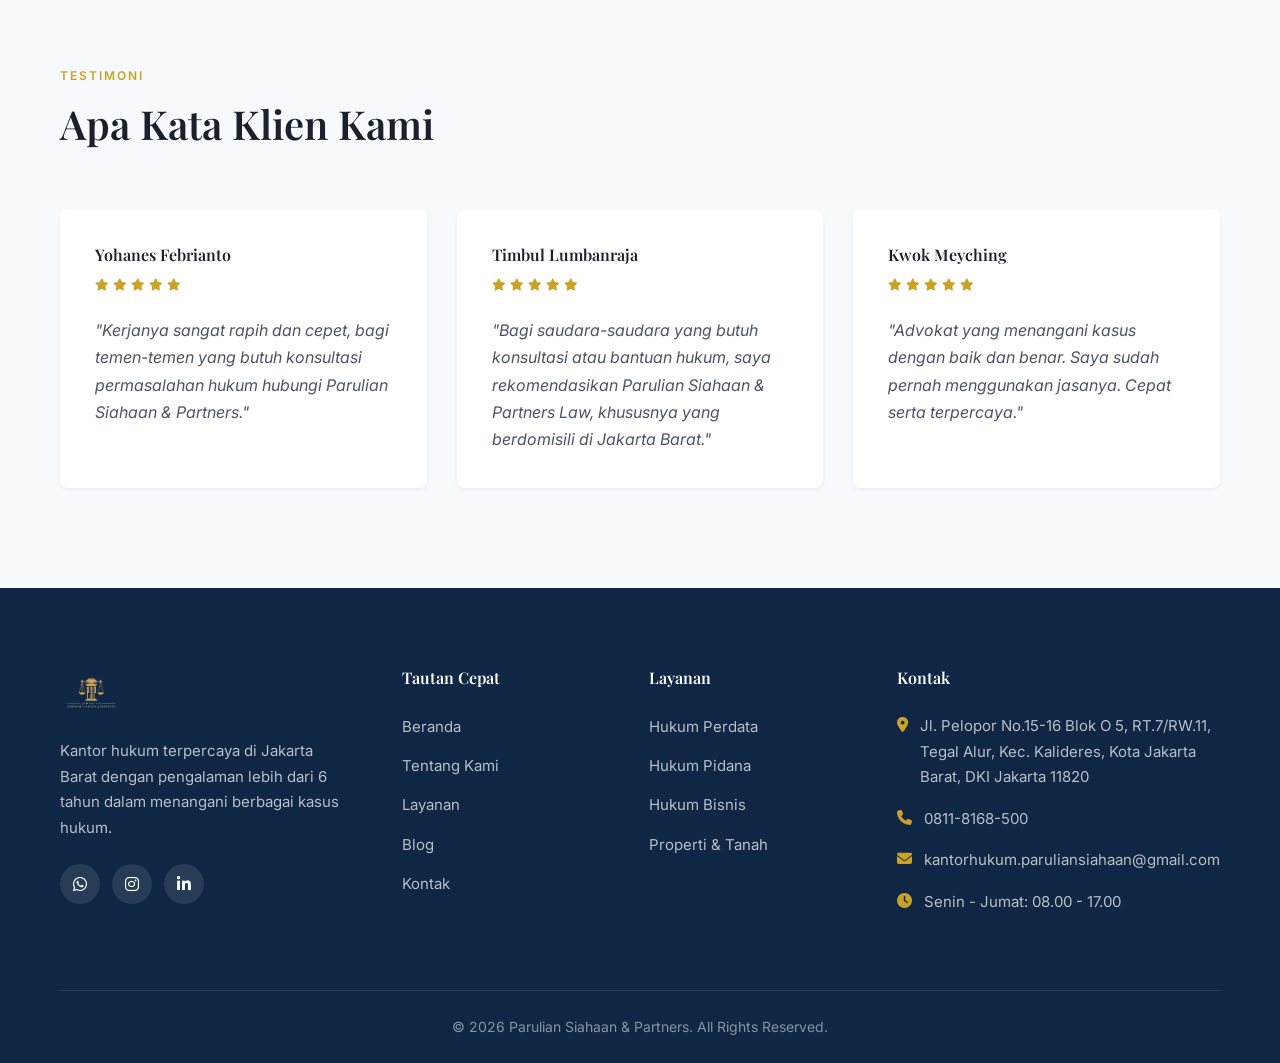
==== commit 30488c8f: "revisi2.4" ====
--- a/index.html
+++ b/index.html
@@ -27,29 +27,54 @@
 
 <body>
     <!-- Header -->
-    <header class="header">
-        <div class="container">
-            <nav class="navbar">
-                <a href="index.html" class="logo">
-                    <img src="Assets/New_navbar-removebg-preview.png" alt="Parulian Siahaan & Partners Logo" style="max-width: 150%;">
-                </a>
-                
-                <ul class="nav-menu">
-                    <li><a href="index.html" class="nav-link active">Beranda</a></li>
-                    <li><a href="about.html" class="nav-link">Tentang Kami</a></li>
-                    <li><a href="services.html" class="nav-link">Layanan</a></li>
-                    <li><a href="blog/blog.html" class="nav-link">Blog</a></li>
-                    <li><a href="contact.html" class="nav-link">Kontak</a></li>
-                </ul>
-                <div class="hamburger">
-                    <span class="bar"></span>
-                    <span class="bar"></span>
-                    <span class="bar"></span>
-                </div>
-            </nav>
-        </div>
-    </header>
-
+   <header class="header">
+    <div class="container">
+        <nav class="navbar">
+            <a href="index.html" class="logo" 
+               style="display: flex; align-items: center; text-decoration: none;">
+
+                <img src="Assets/Logo.png" 
+                     alt="Parulian Siahaan & Partners Logo" 
+                     style="height: 50px; margin-right: 12px;">
+
+                <div style="display: flex; flex-direction: column; line-height: 1;">
+                    <span style="
+                        font-family: 'Georgia', serif;
+                        font-size: 15px;
+                        letter-spacing: 0px;
+                        color: #bfa46f;
+                        font-weight: 500;">
+                        PARULIAN SIAHAAN & PARTNERS
+                    </span>
+
+                    <span style="
+                        font-family: 'Georgia', serif;
+                        font-size: 10px;
+                        letter-spacing: 0px;
+                        color: #bfa46f;
+                        margin-top: 2px;">
+                        ADVOCATE & LEGAL CONSULTANTS
+                    </span>
+                </div>
+
+            </a>
+            
+            <ul class="nav-menu">
+                <li><a href="index.html" class="nav-link active">Beranda</a></li>
+                <li><a href="about.html" class="nav-link">Tentang Kami</a></li>
+                <li><a href="services.html" class="nav-link">Layanan</a></li>
+                <li><a href="blog/blog.html" class="nav-link">Blog</a></li>
+                <li><a href="contact.html" class="nav-link">Kontak</a></li>
+            </ul>
+
+            <div class="hamburger">
+                <span class="bar"></span>
+                <span class="bar"></span>
+                <span class="bar"></span>
+            </div>
+        </nav>
+    </div>
+</header>
     <!-- Hero Section -->
     <section class="hero">
         <div class="hero-overlay"></div>
@@ -295,7 +320,7 @@
                     <ul>
                         <li><i class="fas fa-map-marker-alt"></i> Jl. Pelopor No.15-16 Blok O 5, RT.7/RW.11, Tegal Alur, Kec. Kalideres, Kota Jakarta Barat, DKI Jakarta 11820</li>
                         <li><i class="fas fa-phone"></i> <a href="tel:08118168500">0811-8168-500</a></li>
-                        <li><i class="fas fa-envelope"></i> info@paruliansiaahanpartners.com</li>
+                        <li><i class="fas fa-envelope"></i> kantorhukum.paruliansiahaan@gmail.com</li>
                         <li><i class="fas fa-clock"></i> Senin - Jumat: 08.00 - 17.00</li>
                     </ul>
                 </div>
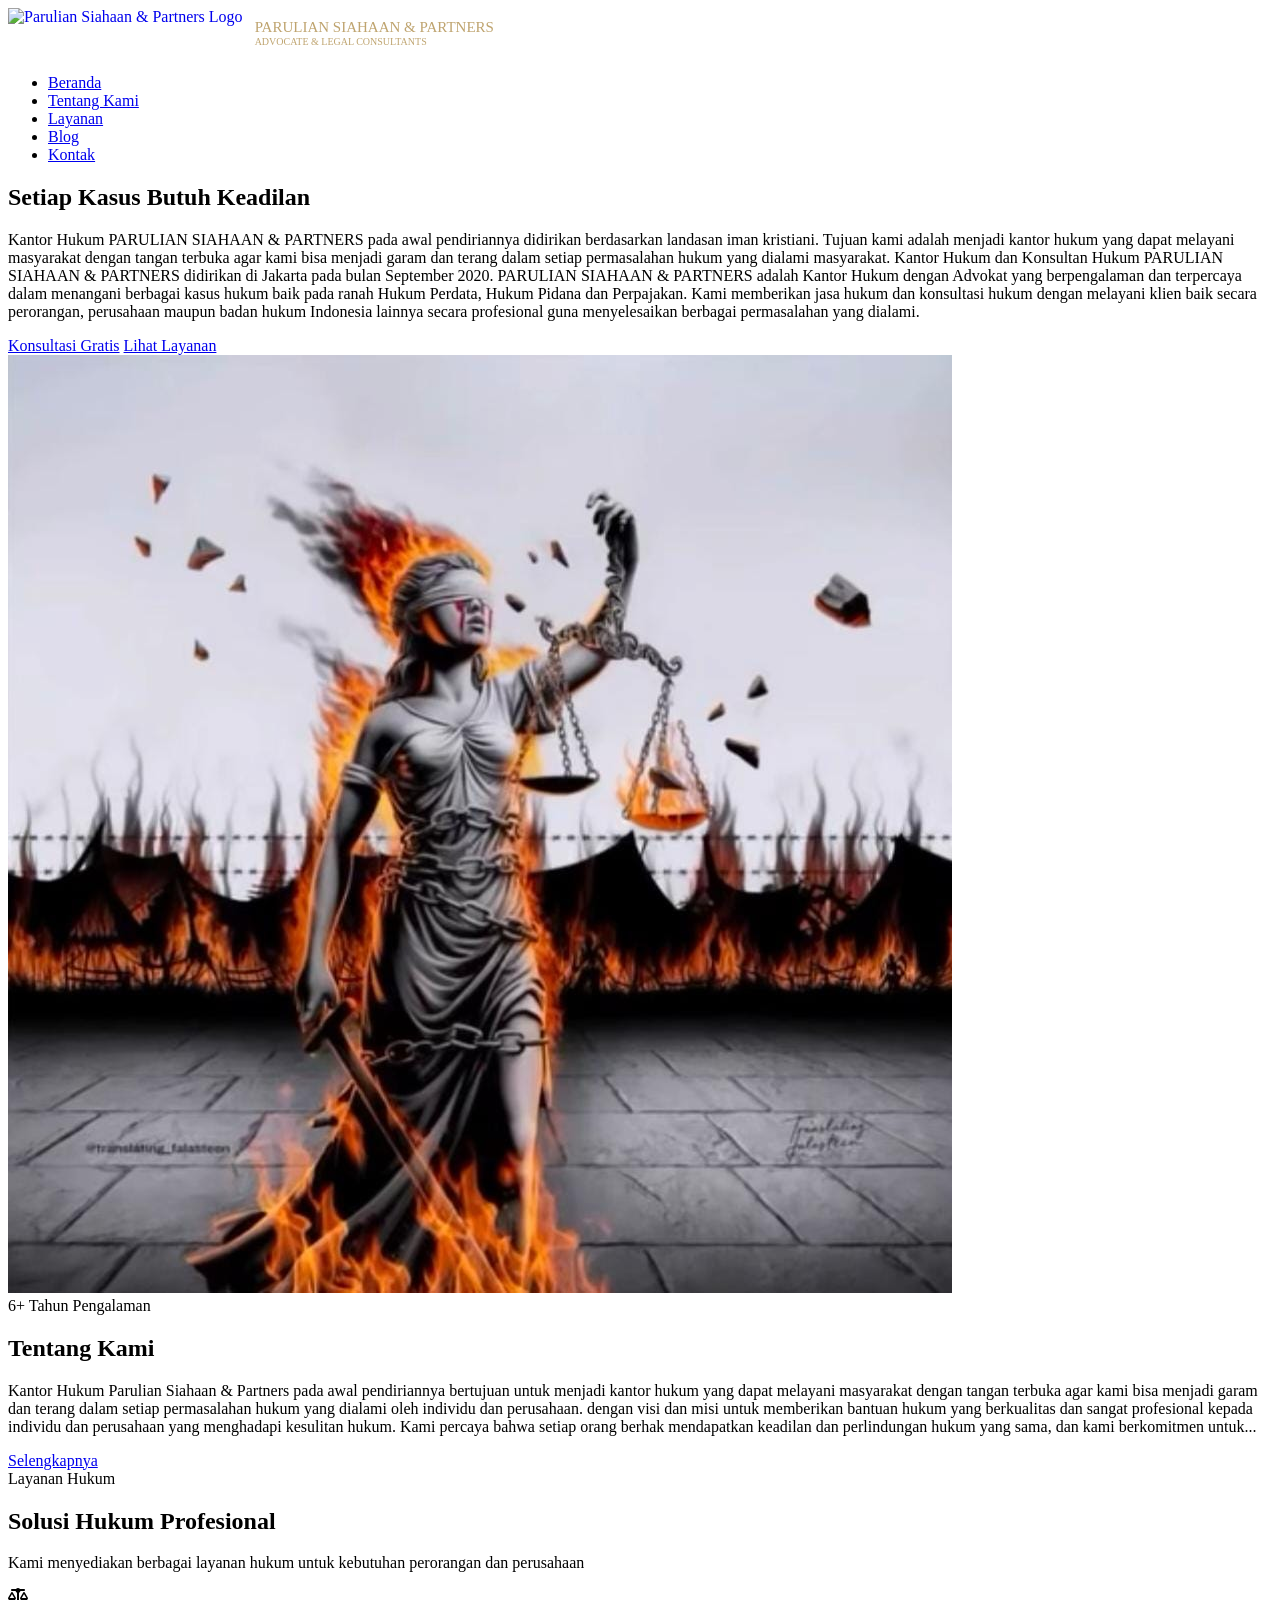
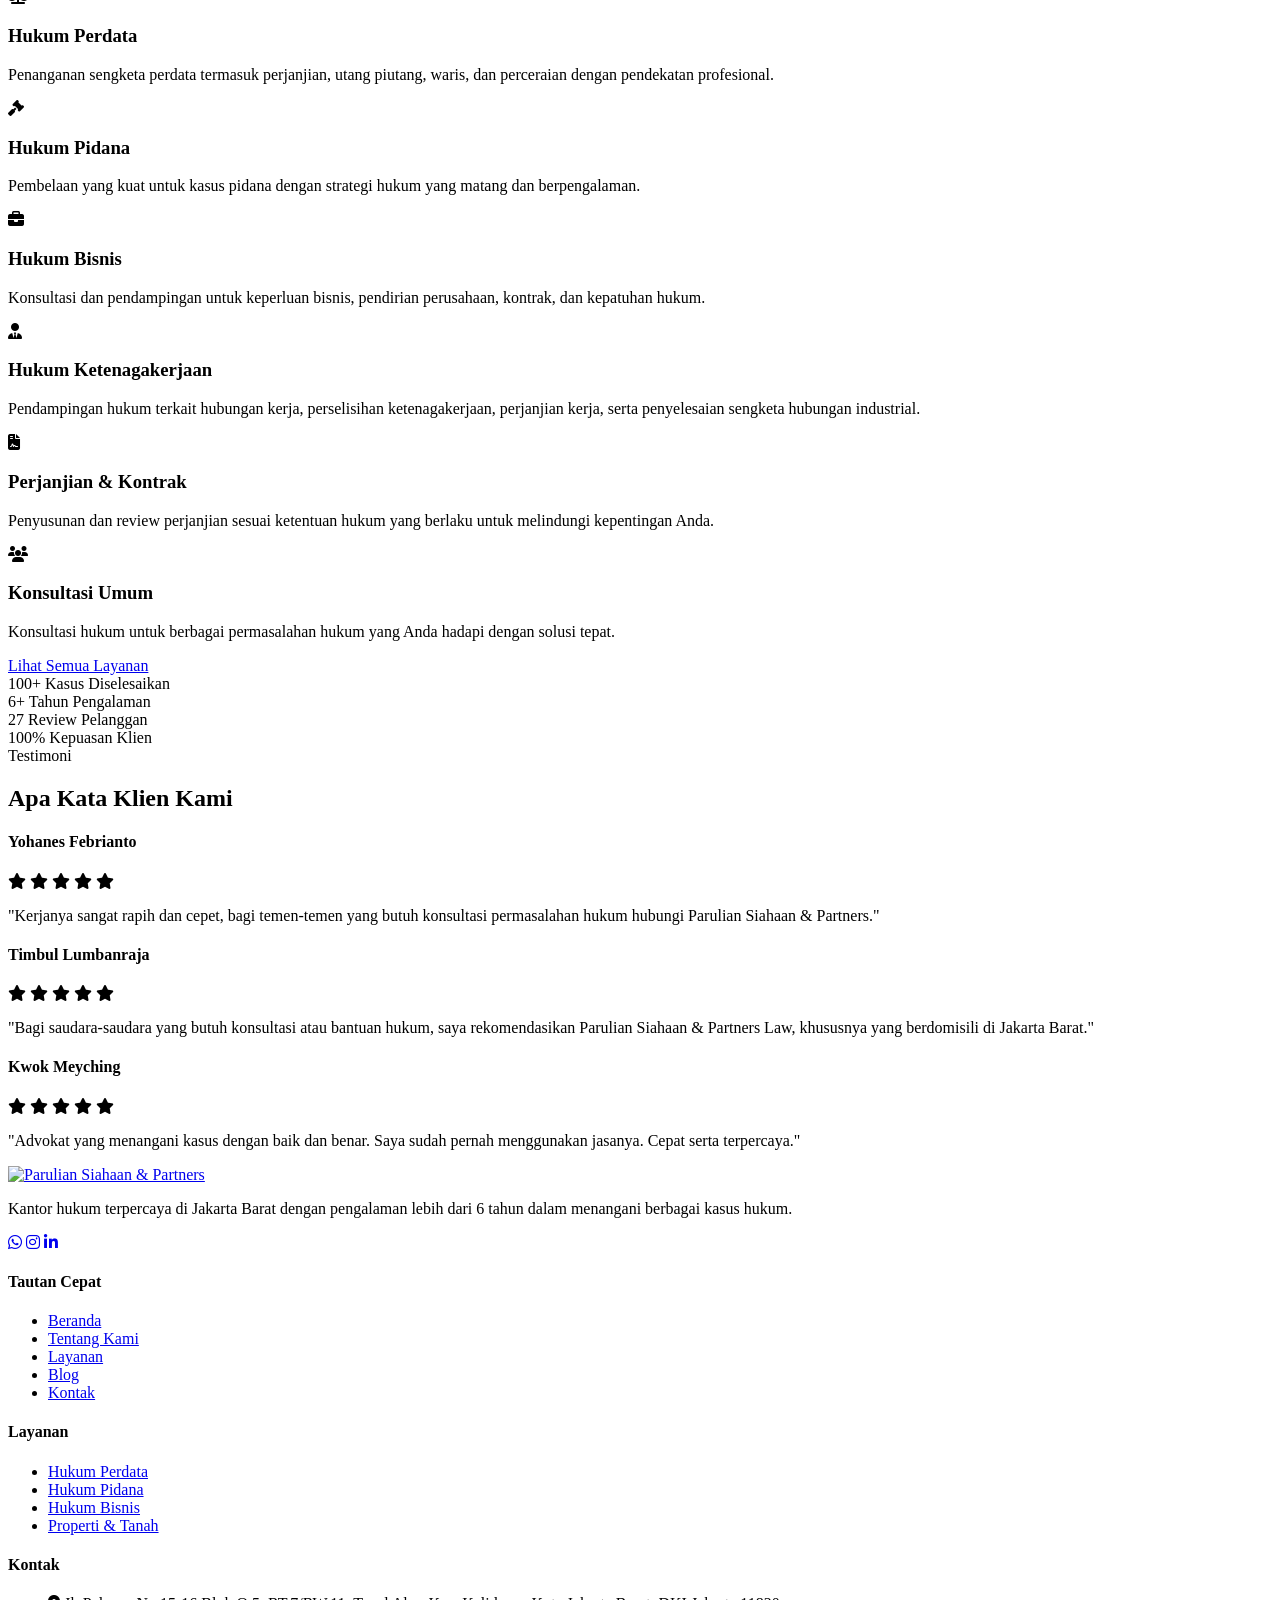
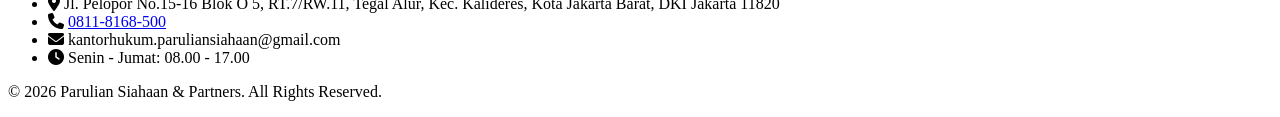
==== commit 063e43f1: "revisi2.6" ====
--- a/index.html
+++ b/index.html
@@ -17,8 +17,8 @@
     <meta name="geo.position" content="-6.1;106.7">
     <title>Parulian Siahaan & Partners - Kantor Hukum Terpercaya di Jakarta Barat</title>
     <link rel="canonical" href="https://paruliansiaahanpartners.com/">
-    <link rel="icon" type="image/png" href="Assets/Logo.png">
-    <link rel="stylesheet" href="css/style.css">
+    <link rel="icon" type="image/png" href="/Kantor-hukum-Parulian-Siaahan/Assets/Logo.png">
+    <link rel="stylesheet" href="/Kantor-hukum-Parulian-Siaahan/css/style.css">
     <link rel="preconnect" href="https://fonts.googleapis.com">
     <link rel="preconnect" href="https://fonts.gstatic.com" crossorigin>
     <link href="https://fonts.googleapis.com/css2?family=Playfair+Display:wght@400;500;600;700&family=Inter:wght@300;400;500;600;700&display=swap" rel="stylesheet">
@@ -30,10 +30,10 @@
    <header class="header">
     <div class="container">
         <nav class="navbar">
-            <a href="index.html" class="logo" 
+            <a href="/Kantor-hukum-Parulian-Siaahan/index.html" class="logo" 
                style="display: flex; align-items: center; text-decoration: none;">
 
-                <img src="Assets/Logo.png" 
+                <img src="/Kantor-hukum-Parulian-Siaahan/Assets/Logo.png" 
                      alt="Parulian Siahaan & Partners Logo" 
                      style="height: 50px; margin-right: 12px;">
 
@@ -60,11 +60,11 @@
             </a>
             
             <ul class="nav-menu">
-                <li><a href="index.html" class="nav-link active">Beranda</a></li>
-                <li><a href="about.html" class="nav-link">Tentang Kami</a></li>
-                <li><a href="services.html" class="nav-link">Layanan</a></li>
-                <li><a href="blog/blog.html" class="nav-link">Blog</a></li>
-                <li><a href="contact.html" class="nav-link">Kontak</a></li>
+                <li><a href="/Kantor-hukum-Parulian-Siaahan/index.html" class="nav-link active">Beranda</a></li>
+                <li><a href="/Kantor-hukum-Parulian-Siaahan/about.html" class="nav-link">Tentang Kami</a></li>
+                <li><a href="/Kantor-hukum-Parulian-Siaahan/services.html" class="nav-link">Layanan</a></li>
+                <li><a href="/Kantor-hukum-Parulian-Siaahan/blog/blog.html" class="nav-link">Blog</a></li>
+                <li><a href="/Kantor-hukum-Parulian-Siaahan/contact.html" class="nav-link">Kontak</a></li>
             </ul>
 
             <div class="hamburger">
@@ -83,8 +83,8 @@
                 <h1 class="hero-title">Setiap Kasus Butuh <span class="highlight">Keadilan</span></h1>
                 <p class="hero-subtitle">Kantor Hukum PARULIAN SIAHAAN & PARTNERS pada awal pendiriannya didirikan berdasarkan landasan iman kristiani. Tujuan kami adalah menjadi kantor hukum yang dapat melayani masyarakat dengan tangan terbuka agar kami bisa menjadi garam dan terang dalam setiap permasalahan hukum yang dialami masyarakat. Kantor Hukum dan Konsultan Hukum PARULIAN SIAHAAN & PARTNERS didirikan di Jakarta pada bulan September 2020. PARULIAN SIAHAAN & PARTNERS adalah Kantor Hukum dengan Advokat yang berpengalaman dan terpercaya dalam menangani berbagai kasus hukum baik pada ranah Hukum Perdata, Hukum Pidana dan Perpajakan. Kami memberikan jasa hukum dan konsultasi hukum dengan melayani klien baik secara perorangan, perusahaan maupun badan hukum Indonesia lainnya secara profesional guna menyelesaikan berbagai permasalahan yang dialami.</p>
                 <div class="hero-buttons">
-                    <a href="contact.html" class="btn btn-primary">Konsultasi Gratis</a>
-                    <a href="services.html" class="btn btn-secondary">Lihat Layanan</a>
+                    <a href="/Kantor-hukum-Parulian-Siaahan/contact.html" class="btn btn-primary">Konsultasi Gratis</a>
+                    <a href="/Kantor-hukum-Parulian-Siaahan/services.html" class="btn btn-secondary">Lihat Layanan</a>
                 </div>
                 <div class="hero-rating">
                     <div class="stars">
@@ -121,7 +121,7 @@
                         <li><i class="fas fa-check-circle"></i> Dapat Dipercaya</li>
                         <li><i class="fas fa-check-circle"></i>Hasil Maksimal</li>
                     </ul> -->
-                    <a href="about.html" class="btn btn-outline">Selengkapnya</a>
+                    <a href="/Kantor-hukum-Parulian-Siaahan/about.html" class="btn btn-outline">Selengkapnya</a>
                 </div>
             </div>
         </div>
@@ -193,7 +193,7 @@
         </div> <!-- Penutup services-grid -->
 
         <div class="services-cta">
-            <a href="services.html" class="btn btn-primary">Lihat Semua Layanan</a>
+            <a href="/Kantor-hukum-Parulian-Siaahan/services.html" class="btn btn-primary">Lihat Semua Layanan</a>
         </div>
     </div> <!-- Penutup container -->
 </section>
@@ -286,8 +286,8 @@
         <div class="container">
             <div class="footer-grid">
                 <div class="footer-about">
-                    <a href="index.html" class="footer-logo">
-                        <img src="Assets/Logo_Full.png" alt="Parulian Siahaan & Partners">
+                    <a href="/Kantor-hukum-Parulian-Siaahan/index.html" class="footer-logo">
+                        <img src="/Kantor-hukum-Parulian-Siaahan/Assets/Logo_Full.png" alt="Parulian Siahaan & Partners">
                     </a>
                     <p>Kantor hukum terpercaya di Jakarta Barat dengan pengalaman lebih dari 6 tahun dalam menangani berbagai kasus hukum.</p>
                     <div class="footer-social">
@@ -299,20 +299,20 @@
                 <div class="footer-links">
                     <h4>Tautan Cepat</h4>
                     <ul>
-                        <li><a href="index.html">Beranda</a></li>
-                        <li><a href="about.html">Tentang Kami</a></li>
-                        <li><a href="services.html">Layanan</a></li>
-                        <li><a href="blog/blog.html">Blog</a></li>
-                        <li><a href="contact.html">Kontak</a></li>
+                        <li><a href="/Kantor-hukum-Parulian-Siaahan/index.html">Beranda</a></li>
+                        <li><a href="/Kantor-hukum-Parulian-Siaahan/about.html">Tentang Kami</a></li>
+                        <li><a href="/Kantor-hukum-Parulian-Siaahan/services.html">Layanan</a></li>
+                        <li><a href="/Kantor-hukum-Parulian-Siaahan/blog/blog.html">Blog</a></li>
+                        <li><a href="/Kantor-hukum-Parulian-Siaahan/contact.html">Kontak</a></li>
                     </ul>
                 </div>
                 <div class="footer-services">
                     <h4>Layanan</h4>
                     <ul>
-                        <li><a href="services.html">Hukum Perdata</a></li>
-                        <li><a href="services.html">Hukum Pidana</a></li>
-                        <li><a href="services.html">Hukum Bisnis</a></li>
-                        <li><a href="services.html">Properti & Tanah</a></li>
+                        <li><a href="/Kantor-hukum-Parulian-Siaahan/services.html">Hukum Perdata</a></li>
+                        <li><a href="/Kantor-hukum-Parulian-Siaahan/services.html">Hukum Pidana</a></li>
+                        <li><a href="/Kantor-hukum-Parulian-Siaahan/services.html">Hukum Bisnis</a></li>
+                        <li><a href="/Kantor-hukum-Parulian-Siaahan/services.html">Properti & Tanah</a></li>
                     </ul>
                 </div>
                 <div class="footer-contact">
@@ -331,6 +331,6 @@
         </div>
     </footer>
 
-    <script src="js/script.js"></script>
+    <script src="/Kantor-hukum-Parulian-Siaahan/js/script.js"></script>
 </body>
 </html>
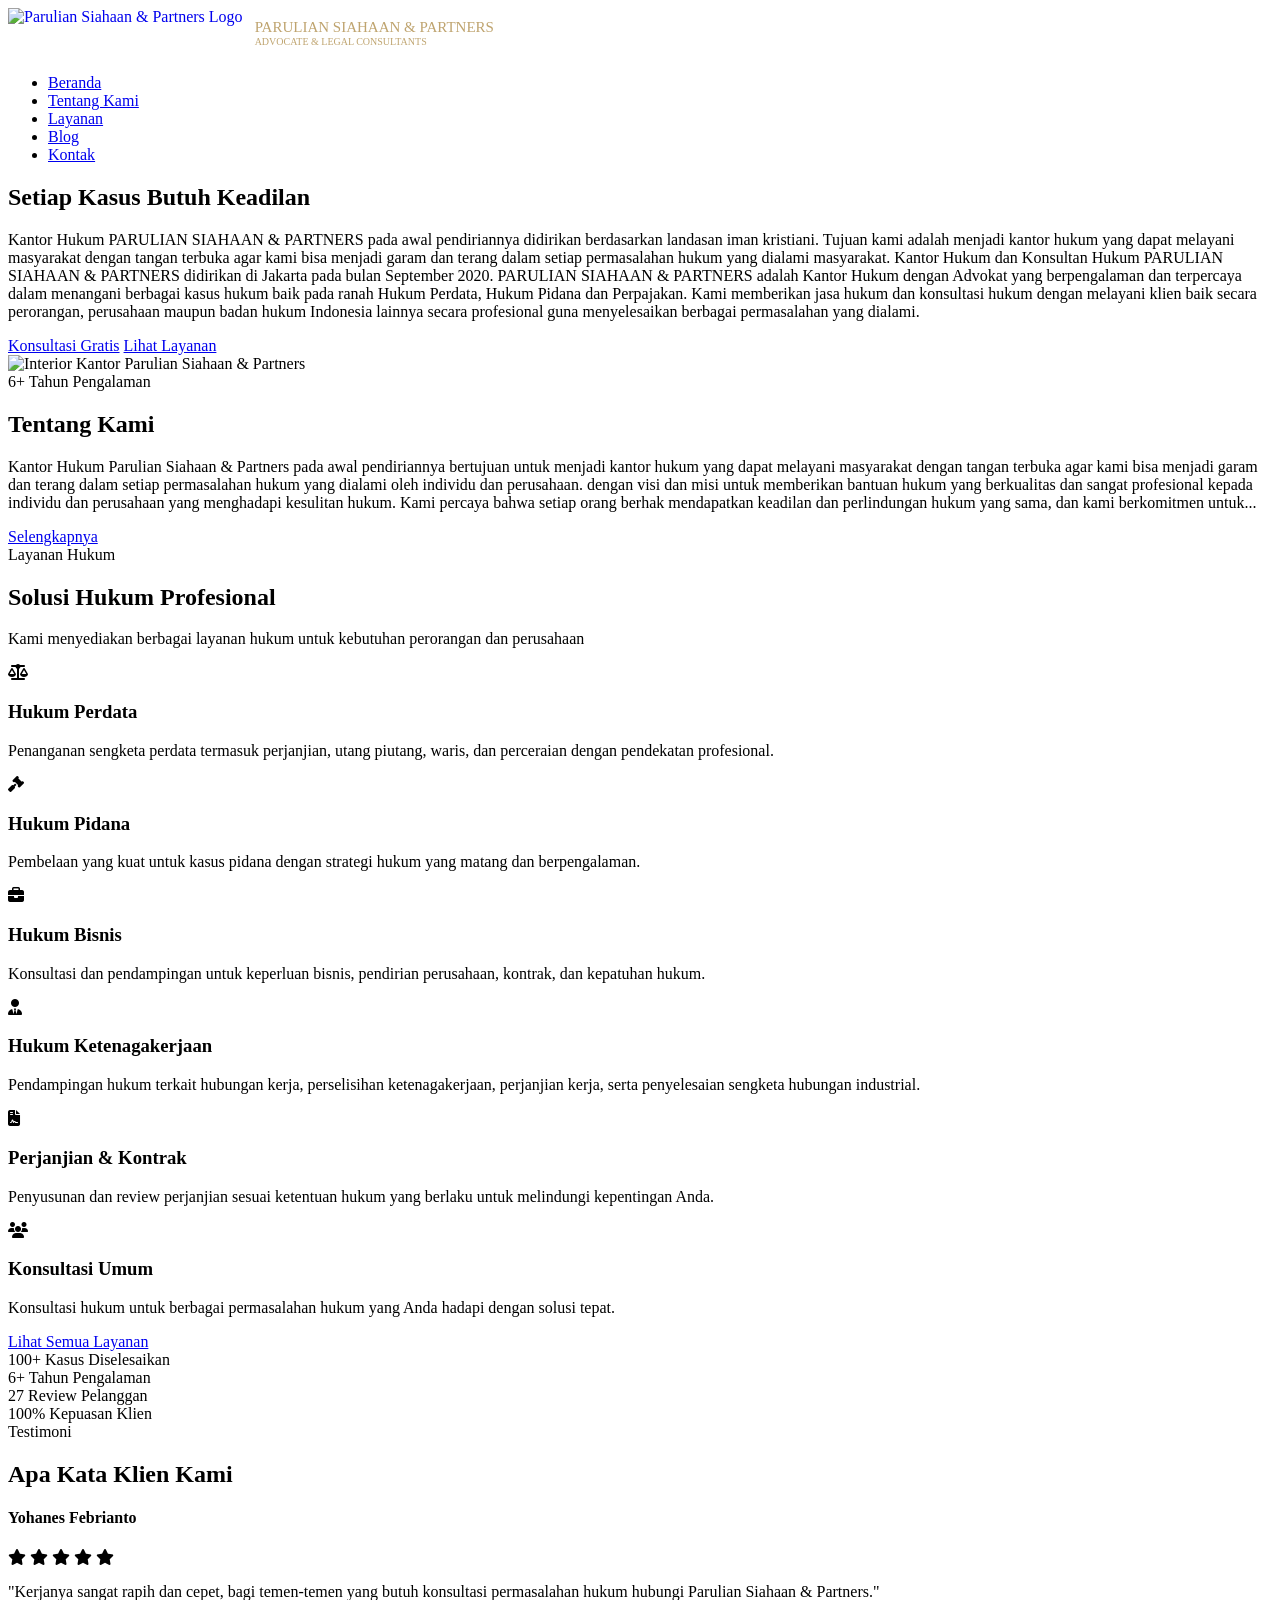
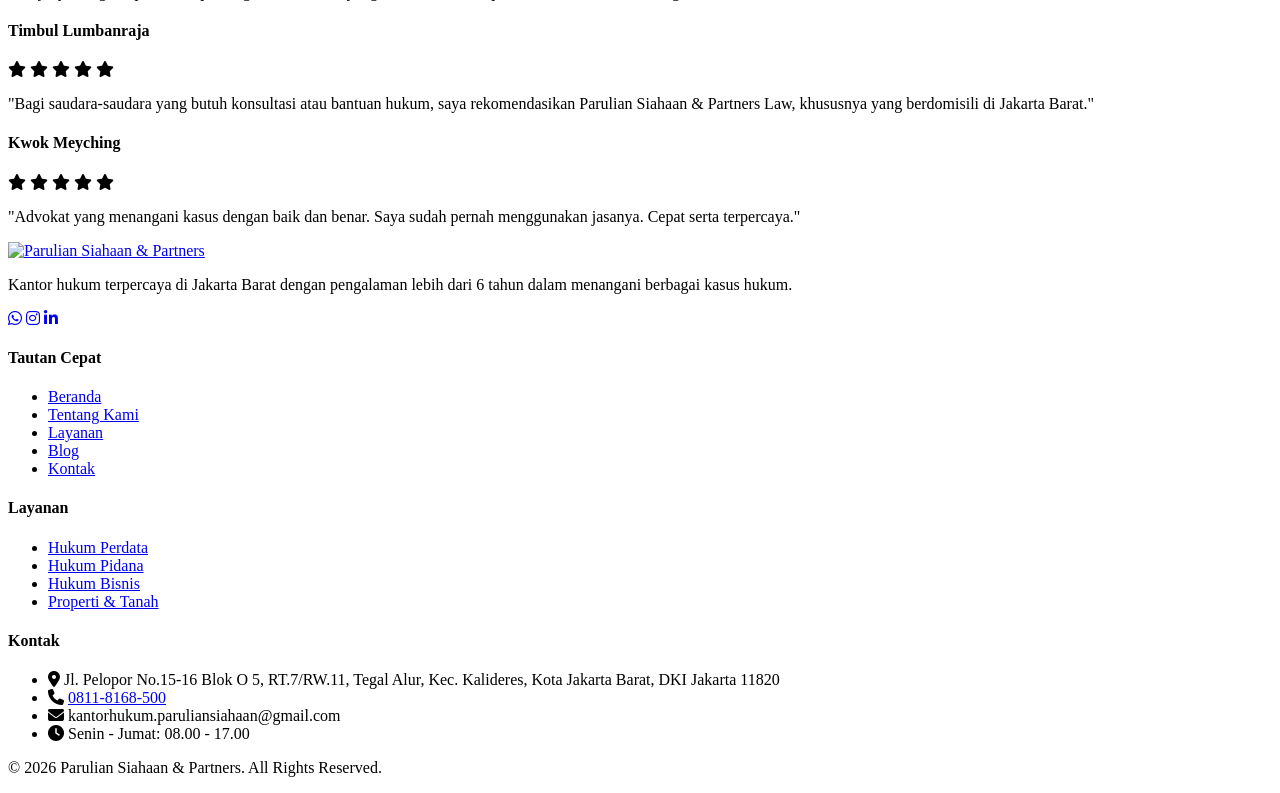
==== commit eb2c0b64: "fix src nya" ====
--- a/index.html
+++ b/index.html
@@ -104,7 +104,7 @@
         <div class="container">
             <div class="about-grid">
                 <div class="about-image">
-                    <img src="Assets/1.jpeg" alt="Interior Kantor Parulian Siahaan & Partners">
+                    <img src="/Kantor-hukum-Parulian-Siaahan/Assets/1.jpeg" alt="Interior Kantor Parulian Siahaan & Partners">
                     <div class="experience-badge">
                         <span class="year">6+</span>
                         <span class="label">Tahun Pengalaman</span>
